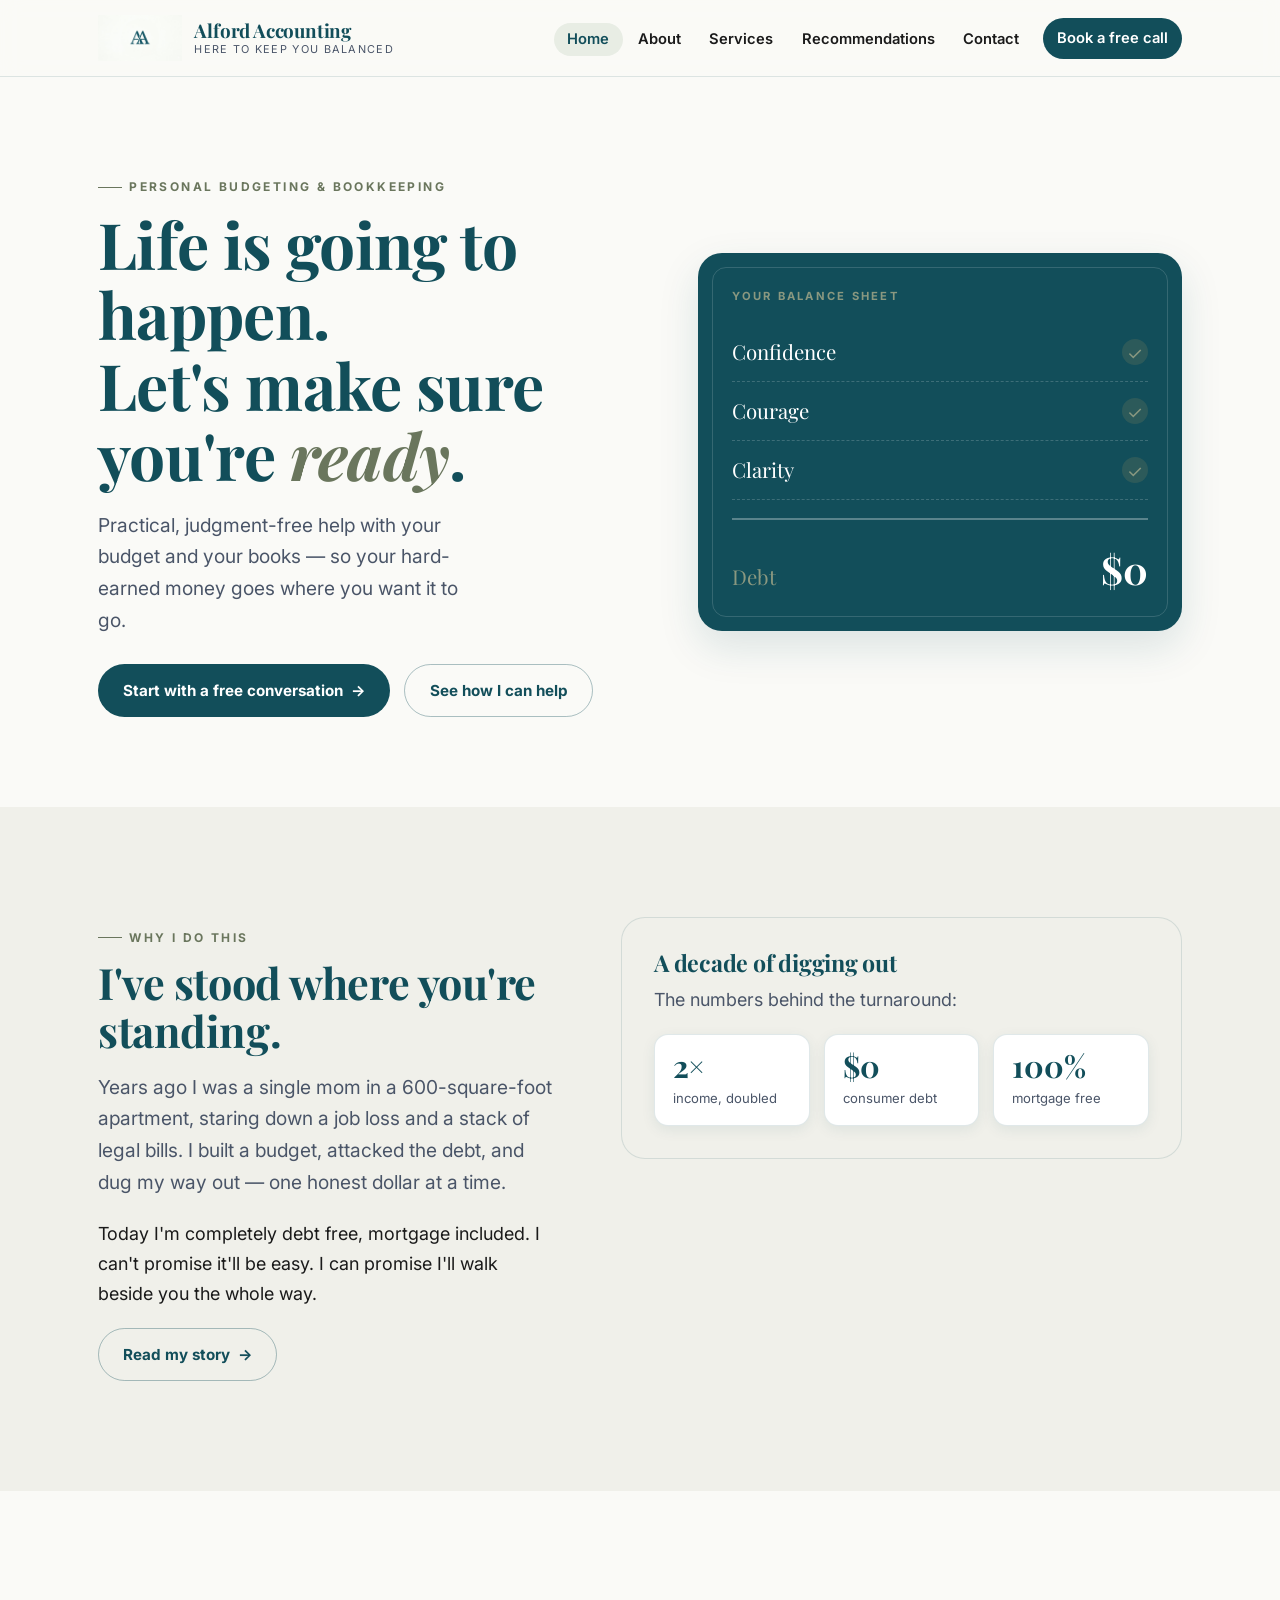
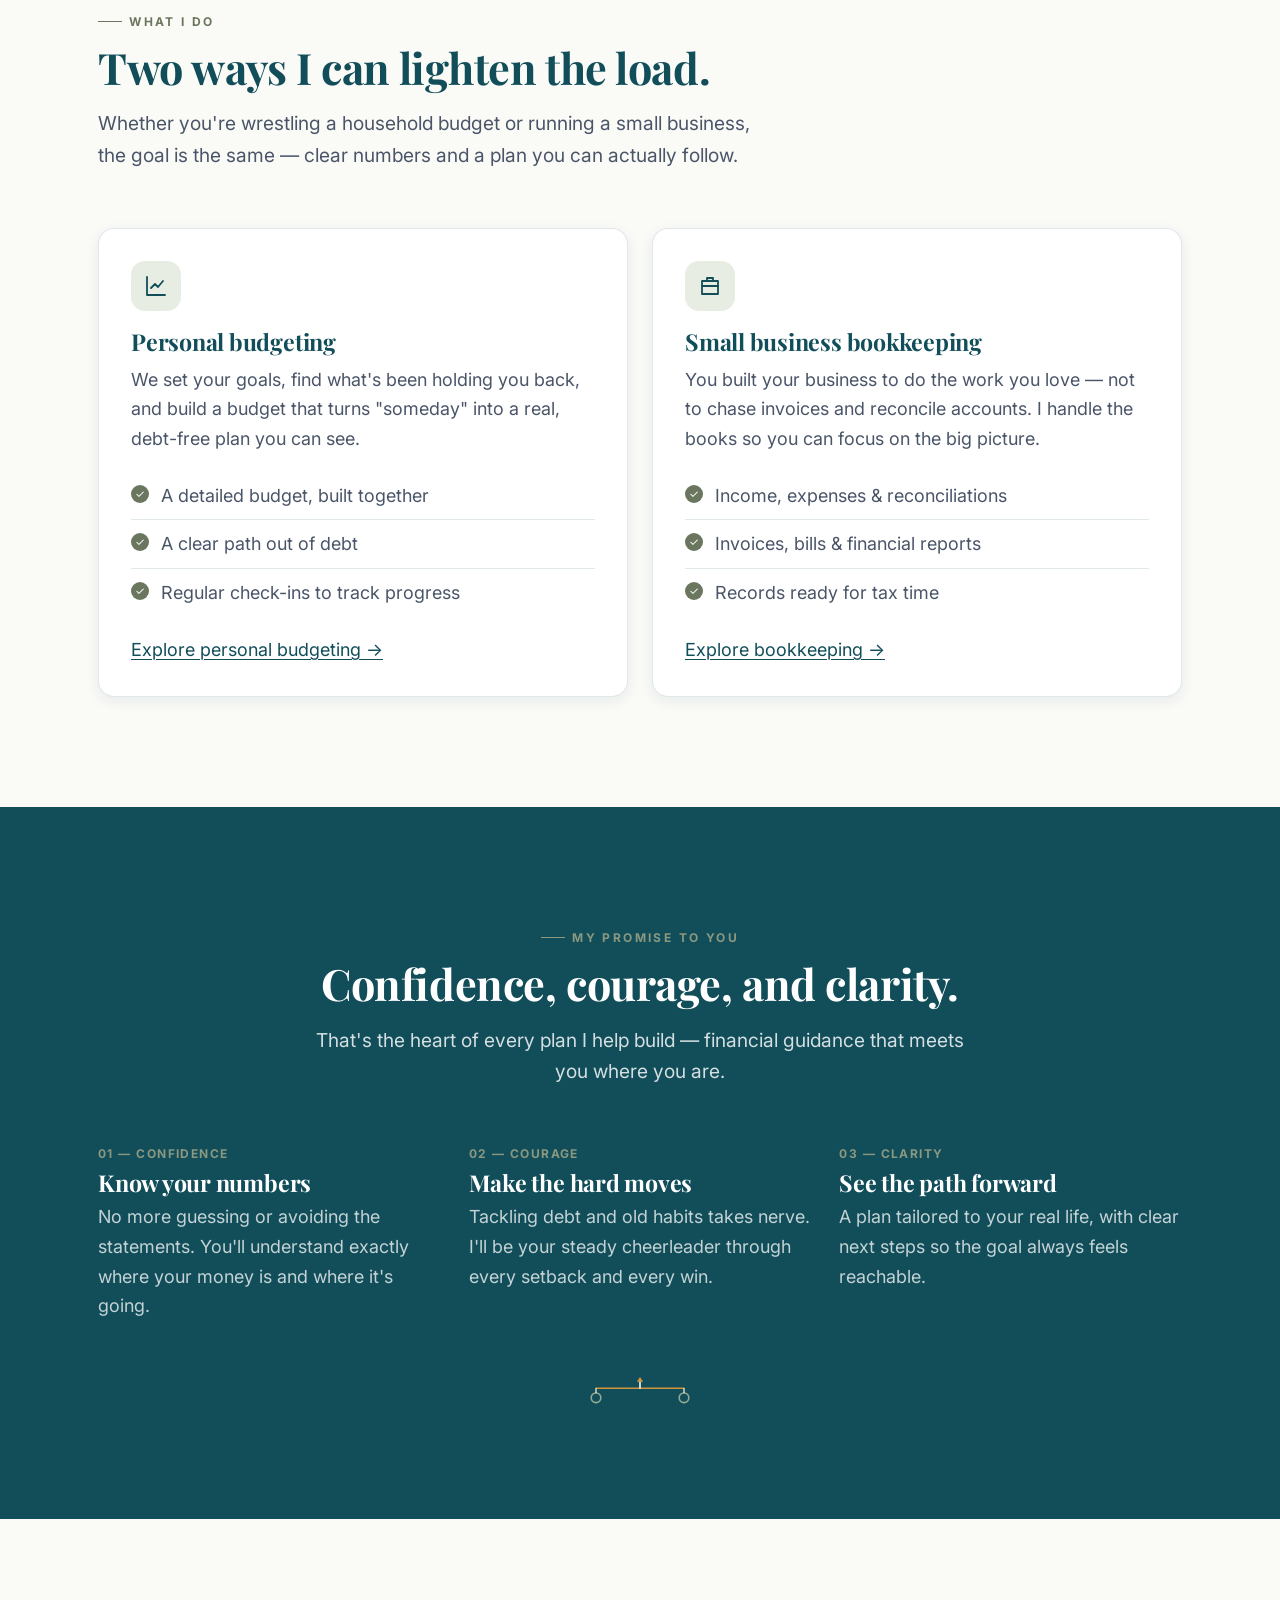
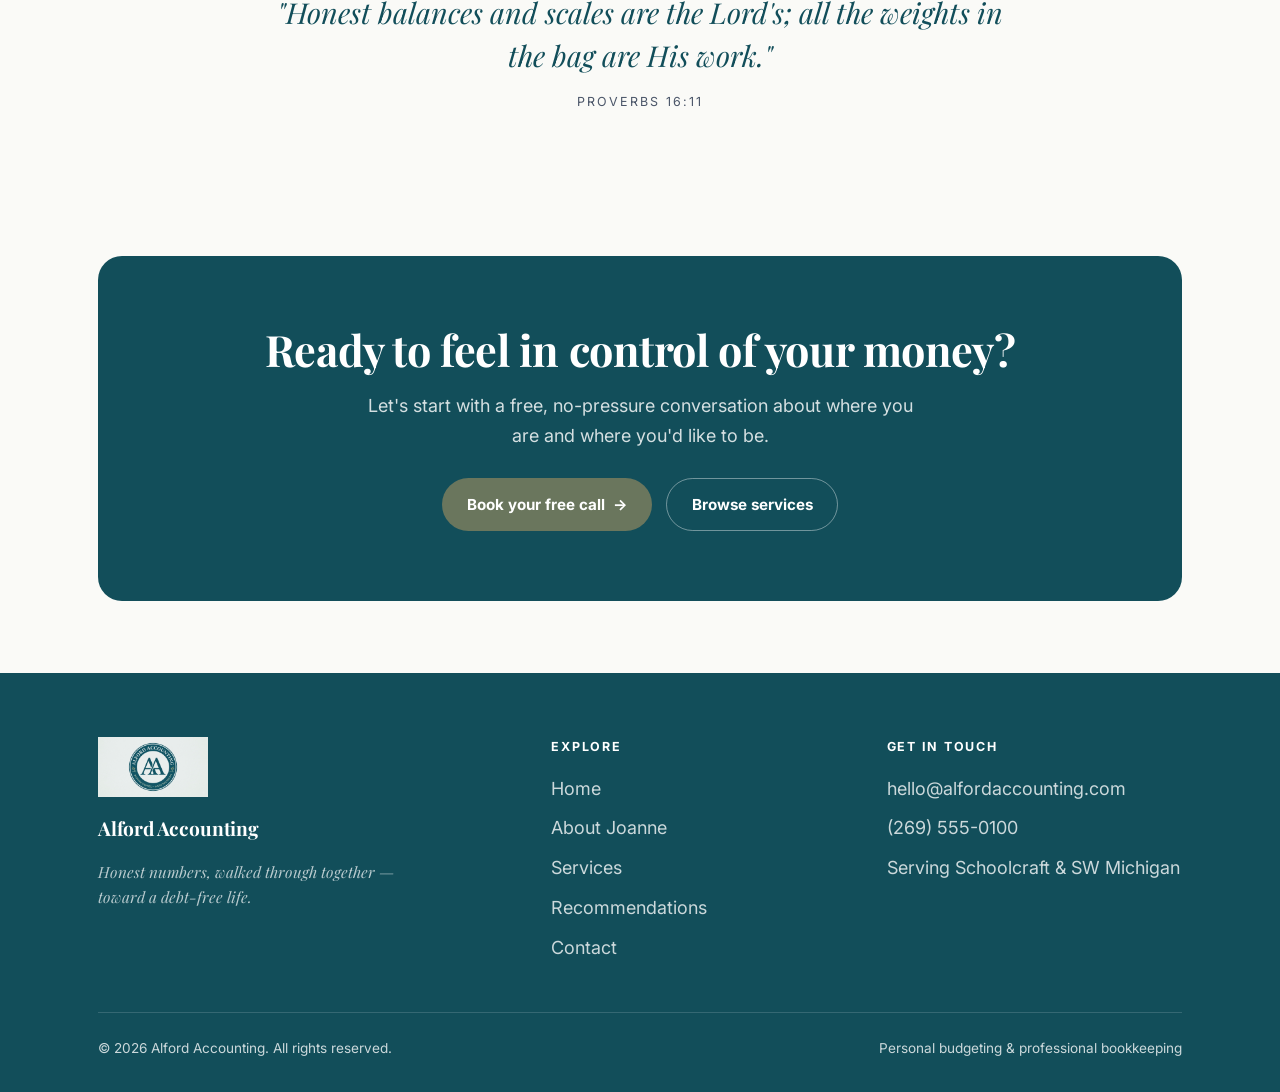
==== index.html @ 6b86c580 "Initial upload of webfiles Initial upload of the Alford Accounting website" ====
<!DOCTYPE html>
<html lang="en">
<head>
<meta charset="UTF-8">
<meta name="viewport" content="width=device-width, initial-scale=1.0">
<title>Alford Accounting — Personal Budgeting & Professional Bookkeeping</title>
<meta name="description" content="Personal budgeting and professional bookkeeping with Joanne Alford. Warm, practical guidance to help you gain confidence, courage, and clarity with your money.">
<link rel="preconnect" href="https://fonts.googleapis.com">
<link rel="preconnect" href="https://fonts.gstatic.com" crossorigin>
<link href="https://fonts.googleapis.com/css2?family=Playfair+Display:ital,wght@0,400;0,600;0,700;1,400;1,600&family=Inter:wght@400;500;600;700&display=swap" rel="stylesheet">
<link rel="stylesheet" href="styles.css">
</head>
<body>

<header class="site-header">
  <div class="wrap nav">
    <a class="brand" href="index.html" aria-label="Alford Accounting home">
      <img src="[data-uri]" alt="Alford Accounting" class="brand-logo">
      <span class="brand-text">
        <span class="brand-name">Alford Accounting</span>
        <span class="brand-tag">Here to keep you balanced</span>
      </span>
    </a>
    <button class="nav-toggle" aria-label="Open menu" aria-expanded="false"><span></span><span></span><span></span></button>
    <ul class="nav-links">
      <li><a href="index.html" aria-current="page">Home</a></li>
      <li><a href="about.html">About</a></li>
      <li><a href="services.html">Services</a></li>
      <li><a href="recommendations.html">Recommendations</a></li>
      <li><a href="contact.html">Contact</a></li>
      <li class="nav-cta"><a class="btn btn-primary" href="contact.html">Book a free call</a></li>
    </ul>
  </div>
</header>

<main>
  <!-- HERO -->
  <section class="hero">
    <div class="wrap hero-grid">
      <div class="reveal">
        <span class="eyebrow">Personal budgeting &amp; bookkeeping</span>
        <h1>Life is going to happen.<br>Let's make sure you're <span class="accent">ready</span>.</h1>
        <p class="lead">Practical, judgment-free help with your budget and your books — so your hard-earned money goes where you want it to go.</p>
        <div class="hero-actions">
          <a class="btn btn-primary" href="contact.html">Start with a free conversation <span class="arrow">→</span></a>
          <a class="btn btn-ghost" href="services.html">See how I can help</a>
        </div>
      </div>
      <div class="reveal" aria-hidden="false">
        <div class="balance-card">
          <div class="bc-title">Your balance sheet</div>
          <div class="bc-row">
            <span class="bc-label">Confidence</span>
            <span class="bc-check">✓</span>
          </div>
          <div class="bc-row">
            <span class="bc-label">Courage</span>
            <span class="bc-check">✓</span>
          </div>
          <div class="bc-row">
            <span class="bc-label">Clarity</span>
            <span class="bc-check">✓</span>
          </div>
          <div class="bc-total">
            <span class="bc-label">Debt</span>
            <span class="bc-amt">$0</span>
          </div>
        </div>
      </div>
    </div>
  </section>

  <!-- STORY TEASER -->
  <section class="cream2-bg">
    <div class="wrap split">
      <div class="reveal">
        <span class="eyebrow">Why I do this</span>
        <h2>I've stood where you're standing.</h2>
        <p class="lead">Years ago I was a single mom in a 600-square-foot apartment, staring down a job loss and a stack of legal bills. I built a budget, attacked the debt, and dug my way out — one honest dollar at a time.</p>
        <p>Today I'm completely debt free, mortgage included. I can't promise it'll be easy. I can promise I'll walk beside you the whole way.</p>
        <a class="btn btn-ghost" href="about.html">Read my story <span class="arrow">→</span></a>
      </div>
      <div class="reveal">
        <div class="story-frame">
          <h3 style="margin-top:0">A decade of digging out</h3>
          <p style="color:var(--ink-soft)">The numbers behind the turnaround:</p>
          <div class="stat-row">
            <div class="stat"><div class="n">2×</div><div class="l">income, doubled</div></div>
            <div class="stat"><div class="n">$0</div><div class="l">consumer debt</div></div>
            <div class="stat"><div class="n">100%</div><div class="l">mortgage free</div></div>
          </div>
        </div>
      </div>
    </div>
  </section>

  <!-- SERVICES OVERVIEW -->
  <section>
    <div class="wrap">
      <div class="section-head reveal">
        <span class="eyebrow">What I do</span>
        <h2>Two ways I can lighten the load.</h2>
        <p class="lead">Whether you're wrestling a household budget or running a small business, the goal is the same — clear numbers and a plan you can actually follow.</p>
      </div>
      <div class="grid-2">
        <div class="card reveal">
          <div class="icon" aria-hidden="true">
            <svg width="24" height="24" viewBox="0 0 24 24" fill="none" stroke="currentColor" stroke-width="1.8" stroke-linecap="round" stroke-linejoin="round"><path d="M3 3v18h18"/><path d="M7 14l4-4 3 3 5-6"/></svg>
          </div>
          <h3>Personal budgeting</h3>
          <p>We set your goals, find what's been holding you back, and build a budget that turns "someday" into a real, debt-free plan you can see.</p>
          <ul class="service-list">
            <li><span class="tick">✓</span> A detailed budget, built together</li>
            <li><span class="tick">✓</span> A clear path out of debt</li>
            <li><span class="tick">✓</span> Regular check-ins to track progress</li>
          </ul>
          <p style="margin-top:18px"><a href="services.html">Explore personal budgeting →</a></p>
        </div>
        <div class="card reveal">
          <div class="icon" aria-hidden="true">
            <svg width="24" height="24" viewBox="0 0 24 24" fill="none" stroke="currentColor" stroke-width="1.8" stroke-linecap="round" stroke-linejoin="round"><path d="M4 7h16v13H4z"/><path d="M9 7V4h6v3"/><path d="M4 12h16"/></svg>
          </div>
          <h3>Small business bookkeeping</h3>
          <p>You built your business to do the work you love — not to chase invoices and reconcile accounts. I handle the books so you can focus on the big picture.</p>
          <ul class="service-list">
            <li><span class="tick">✓</span> Income, expenses &amp; reconciliations</li>
            <li><span class="tick">✓</span> Invoices, bills &amp; financial reports</li>
            <li><span class="tick">✓</span> Records ready for tax time</li>
          </ul>
          <p style="margin-top:18px"><a href="services.html">Explore bookkeeping →</a></p>
        </div>
      </div>
    </div>
  </section>

  <!-- VALUES: three C's -->
  <section class="teal-bg">
    <div class="wrap">
      <div class="section-head center reveal">
        <span class="eyebrow">My promise to you</span>
        <h2>Confidence, courage, and clarity.</h2>
        <p class="lead">That's the heart of every plan I help build — financial guidance that meets you where you are.</p>
      </div>
      <div class="values">
        <div class="value reveal">
          <span class="num">01 — Confidence</span>
          <h3>Know your numbers</h3>
          <p>No more guessing or avoiding the statements. You'll understand exactly where your money is and where it's going.</p>
        </div>
        <div class="value reveal">
          <span class="num">02 — Courage</span>
          <h3>Make the hard moves</h3>
          <p>Tackling debt and old habits takes nerve. I'll be your steady cheerleader through every setback and every win.</p>
        </div>
        <div class="value reveal">
          <span class="num">03 — Clarity</span>
          <h3>See the path forward</h3>
          <p>A plan tailored to your real life, with clear next steps so the goal always feels reachable.</p>
        </div>
      </div>
      <div class="beam" aria-hidden="true" style="margin-top:48px">
        <svg viewBox="0 0 150 40" fill="none"><line x1="20" y1="14" x2="130" y2="14" stroke="#D2943B" stroke-width="2" stroke-linecap="round"/><path d="M75 4v10" stroke="#FBF6EE" stroke-width="2" stroke-linecap="round"/><path d="M75 0l4 6h-8l4-6z" fill="#D2943B"/><circle cx="20" cy="26" r="6" stroke="#95AC92" stroke-width="2"/><circle cx="130" cy="26" r="6" stroke="#95AC92" stroke-width="2"/><path d="M20 14l0 6M130 14l0 6" stroke="#FBF6EE" stroke-width="1.5"/></svg>
      </div>
    </div>
  </section>

  <!-- VERSE -->
  <section class="section-tight">
    <div class="wrap">
      <p class="verse reveal">
        "Honest balances and scales are the Lord's; all the weights in the bag are His work."
        <cite>Proverbs 16:11</cite>
      </p>
    </div>
  </section>

  <!-- CTA -->
  <section class="section-tight">
    <div class="wrap">
      <div class="cta-band reveal">
        <h2>Ready to feel in control of your money?</h2>
        <p>Let's start with a free, no-pressure conversation about where you are and where you'd like to be.</p>
        <div class="hero-actions">
          <a class="btn btn-olive" href="contact.html">Book your free call <span class="arrow">→</span></a>
          <a class="btn btn-ghost" style="color:var(--white);border-color:rgba(255,255,255,0.4)" href="services.html">Browse services</a>
        </div>
      </div>
    </div>
  </section>
</main>

<footer class="site-footer">
  <div class="wrap">
    <div class="footer-grid">
      <div>
        <img src="[data-uri]" alt="Alford Accounting seal" class="footer-seal"><span class="brand-name" style="color:var(--white);font-size:1.2rem;font-family:'Playfair Display',serif;display:block;margin-top:8px">Alford Accounting</span>
        <p class="footer-verse" style="margin-top:14px">Honest numbers, walked through together — toward a debt-free life.</p>
      </div>
      <div>
        <h4>Explore</h4>
        <ul class="footer-links">
          <li><a href="index.html">Home</a></li>
          <li><a href="about.html">About Joanne</a></li>
          <li><a href="services.html">Services</a></li>
          <li><a href="recommendations.html">Recommendations</a></li>
          <li><a href="contact.html">Contact</a></li>
        </ul>
      </div>
      <div>
        <h4>Get in touch</h4>
        <ul class="footer-links">
          <li><a href="mailto:hello@alfordaccounting.com">hello@alfordaccounting.com</a></li>
          <li><a href="tel:+12695550100">(269) 555-0100</a></li>
          <li>Serving Schoolcraft &amp; SW Michigan</li>
        </ul>
      </div>
    </div>
    <div class="footer-bottom">
      <span>© <span id="year"></span> Alford Accounting. All rights reserved.</span>
      <span>Personal budgeting &amp; professional bookkeeping</span>
    </div>
  </div>
</footer>

<script src="app.js"></script>
<script>document.getElementById("year").textContent = new Date().getFullYear();</script>
</body>
</html>
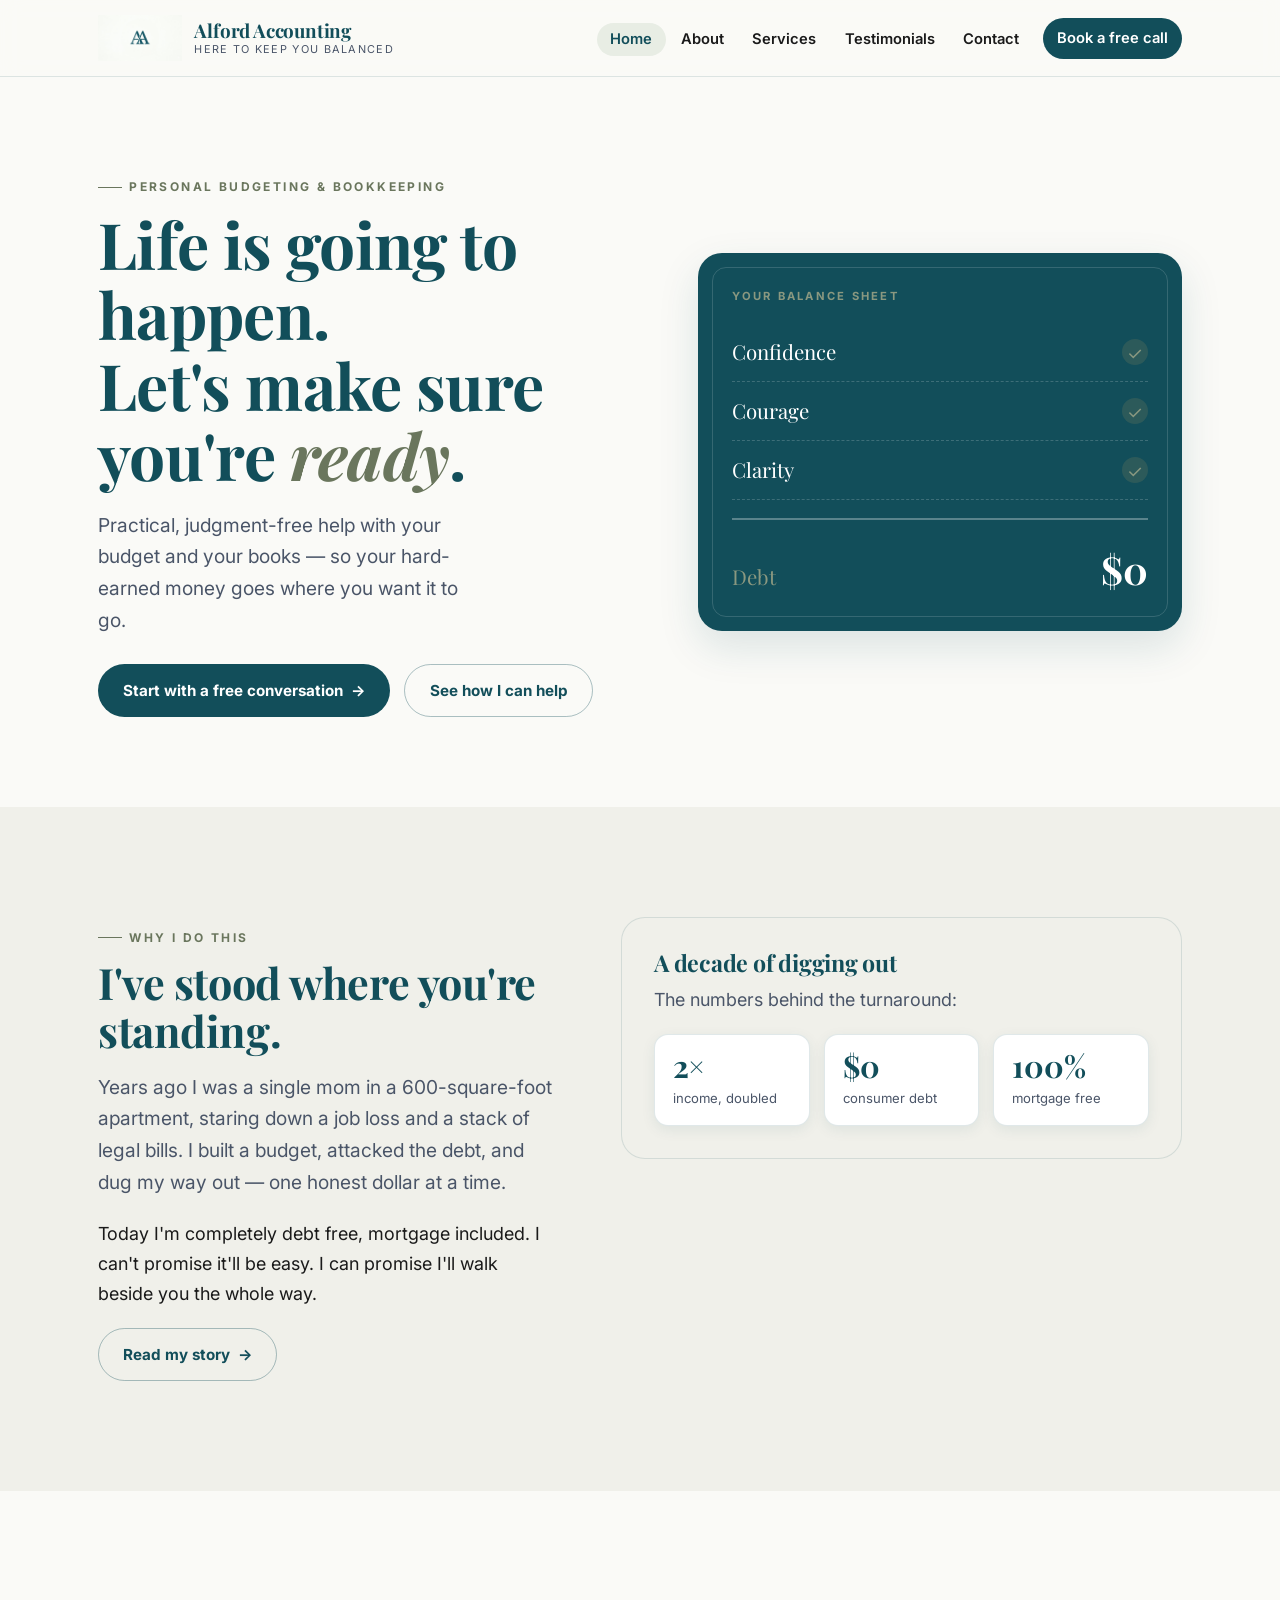
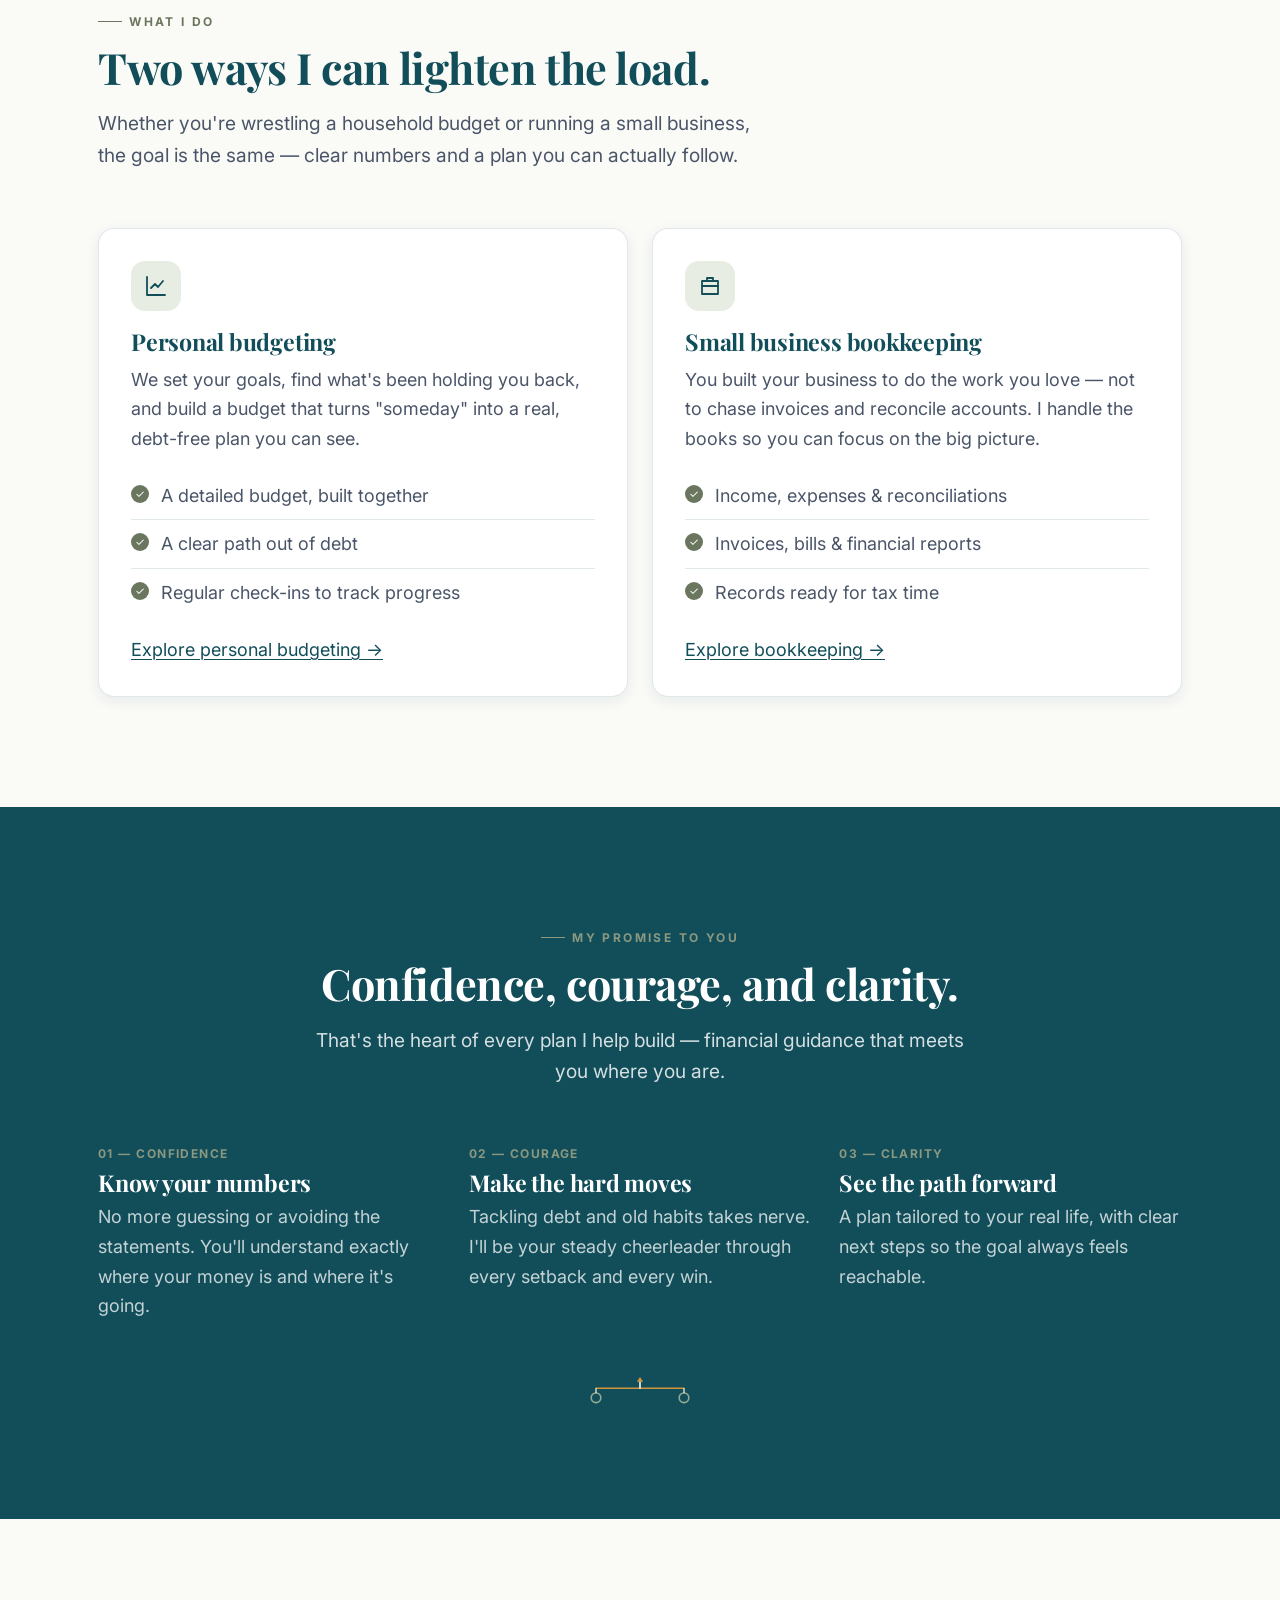
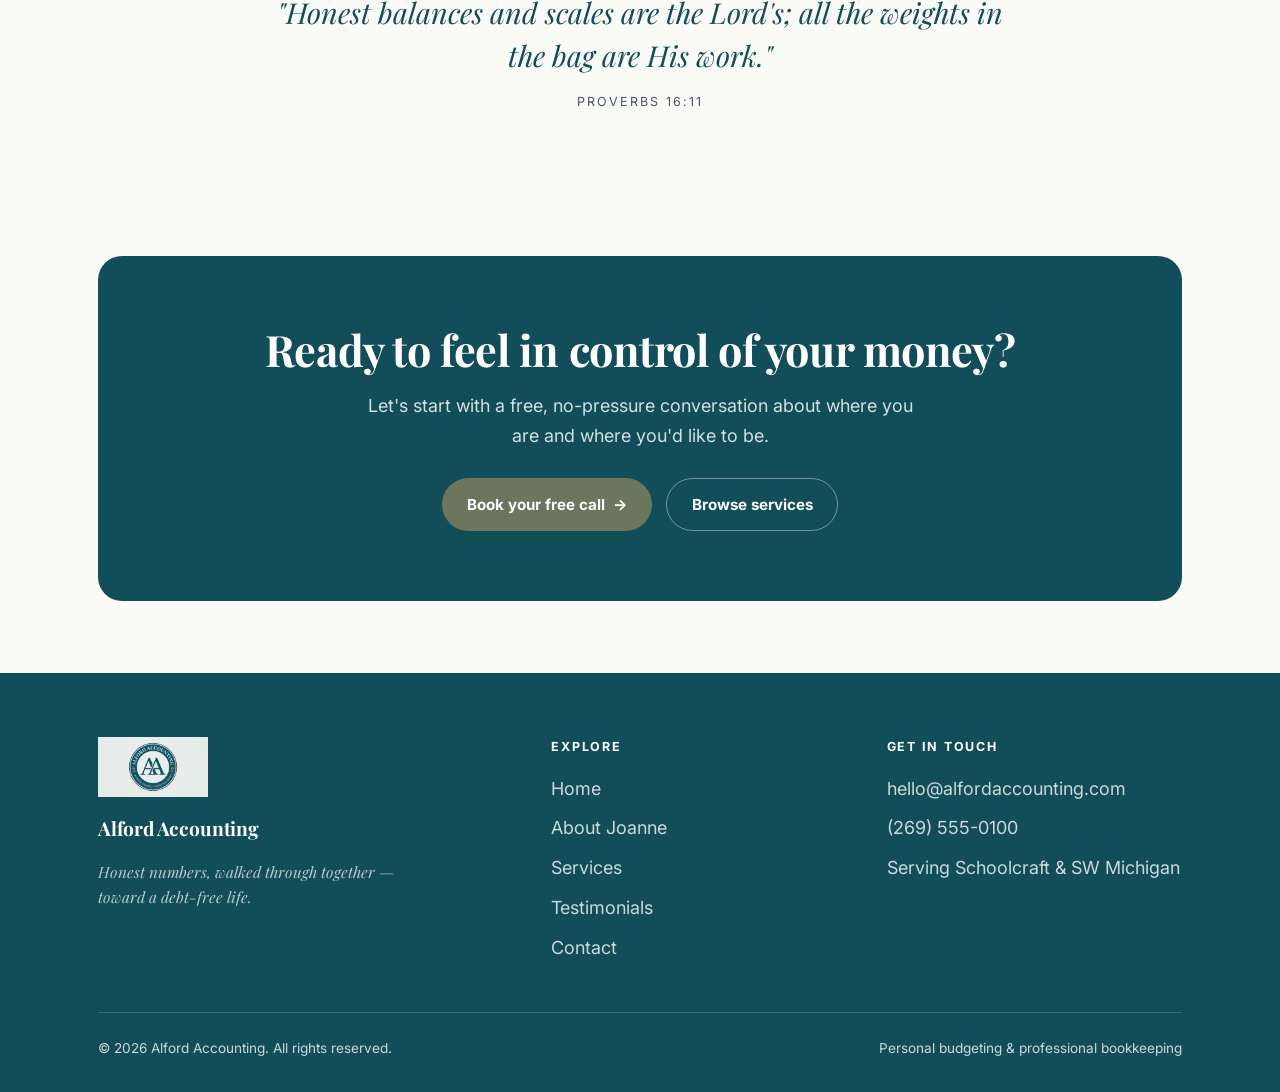
==== commit c60a6298: "Testimonials page Renamed Recommendations page to Testimonials" ====
--- a/index.html
+++ b/index.html
@@ -26,7 +26,7 @@
       <li><a href="index.html" aria-current="page">Home</a></li>
       <li><a href="about.html">About</a></li>
       <li><a href="services.html">Services</a></li>
-      <li><a href="recommendations.html">Recommendations</a></li>
+      <li><a href="testimonials.html">Testimonials</a></li>
       <li><a href="contact.html">Contact</a></li>
       <li class="nav-cta"><a class="btn btn-primary" href="contact.html">Book a free call</a></li>
     </ul>
@@ -202,7 +202,7 @@
           <li><a href="index.html">Home</a></li>
           <li><a href="about.html">About Joanne</a></li>
           <li><a href="services.html">Services</a></li>
-          <li><a href="recommendations.html">Recommendations</a></li>
+          <li><a href="testimonials.html">Testimonials</a></li>
           <li><a href="contact.html">Contact</a></li>
         </ul>
       </div>
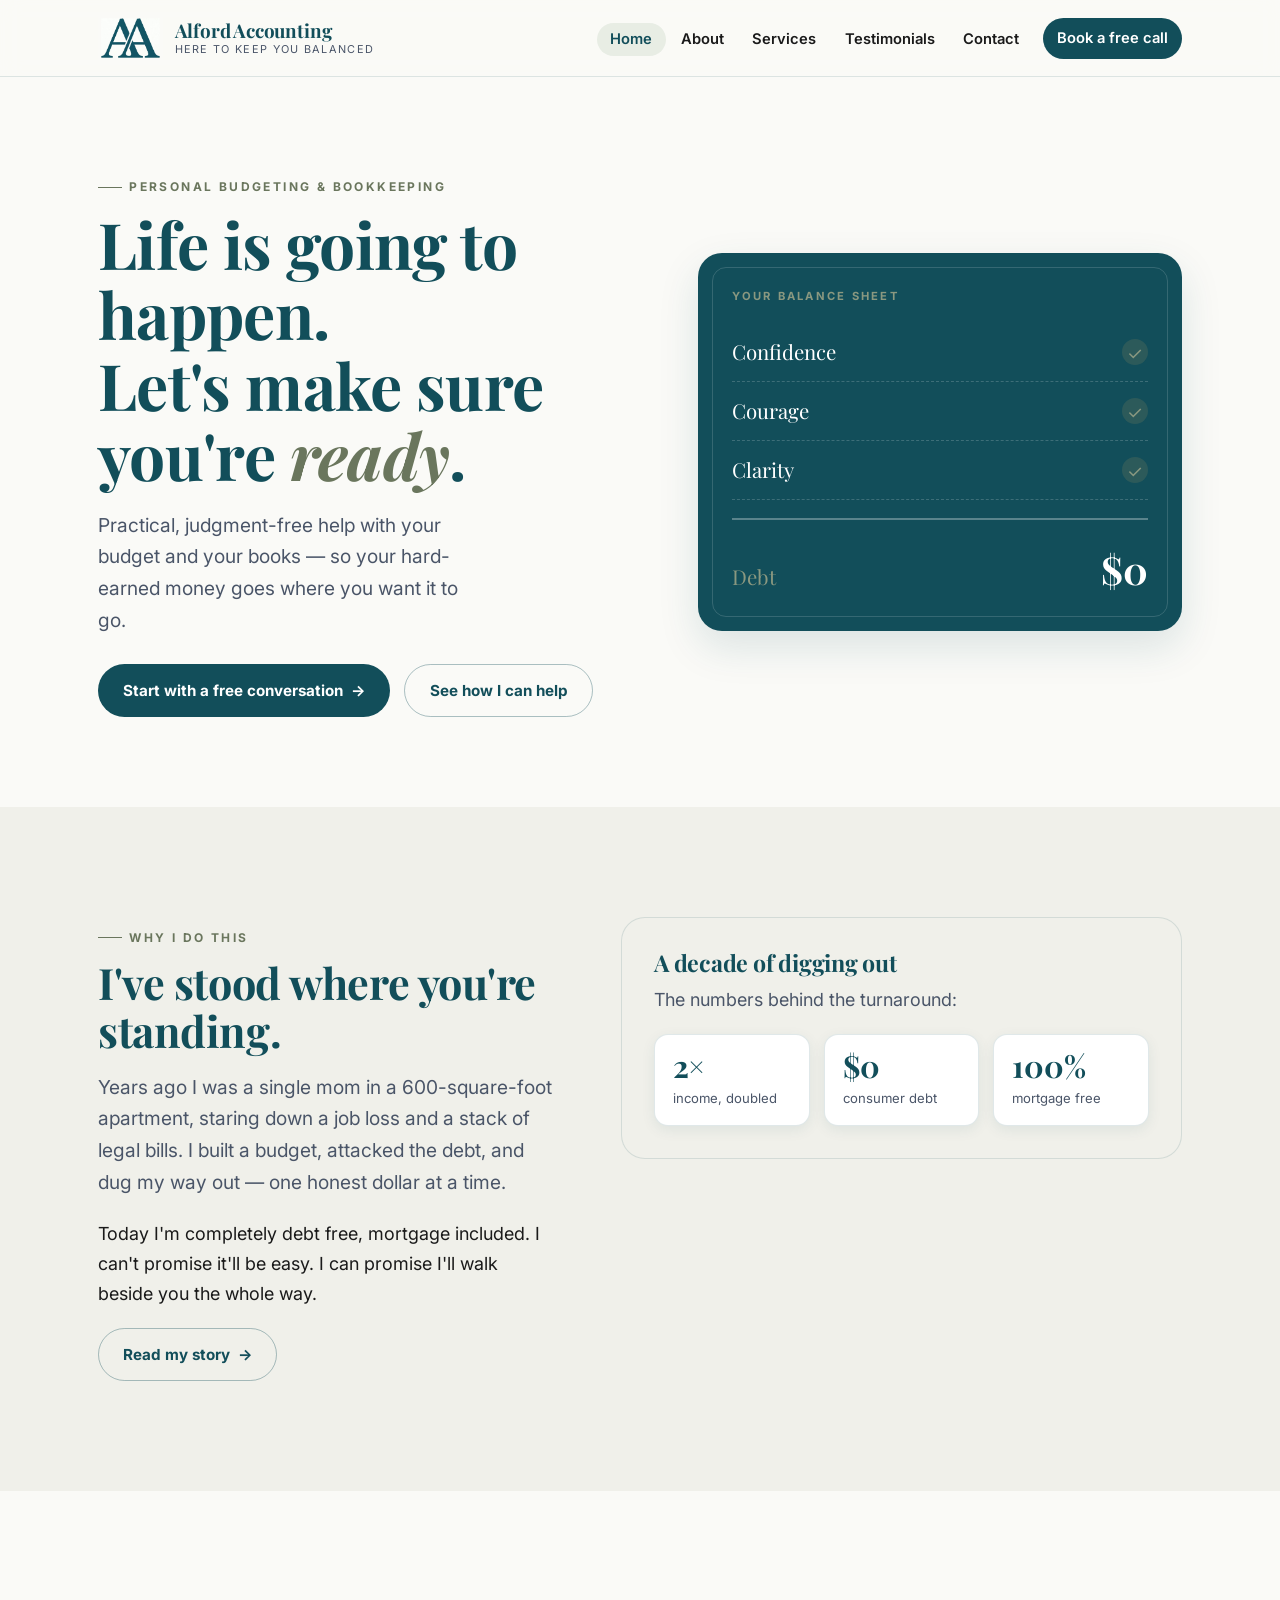
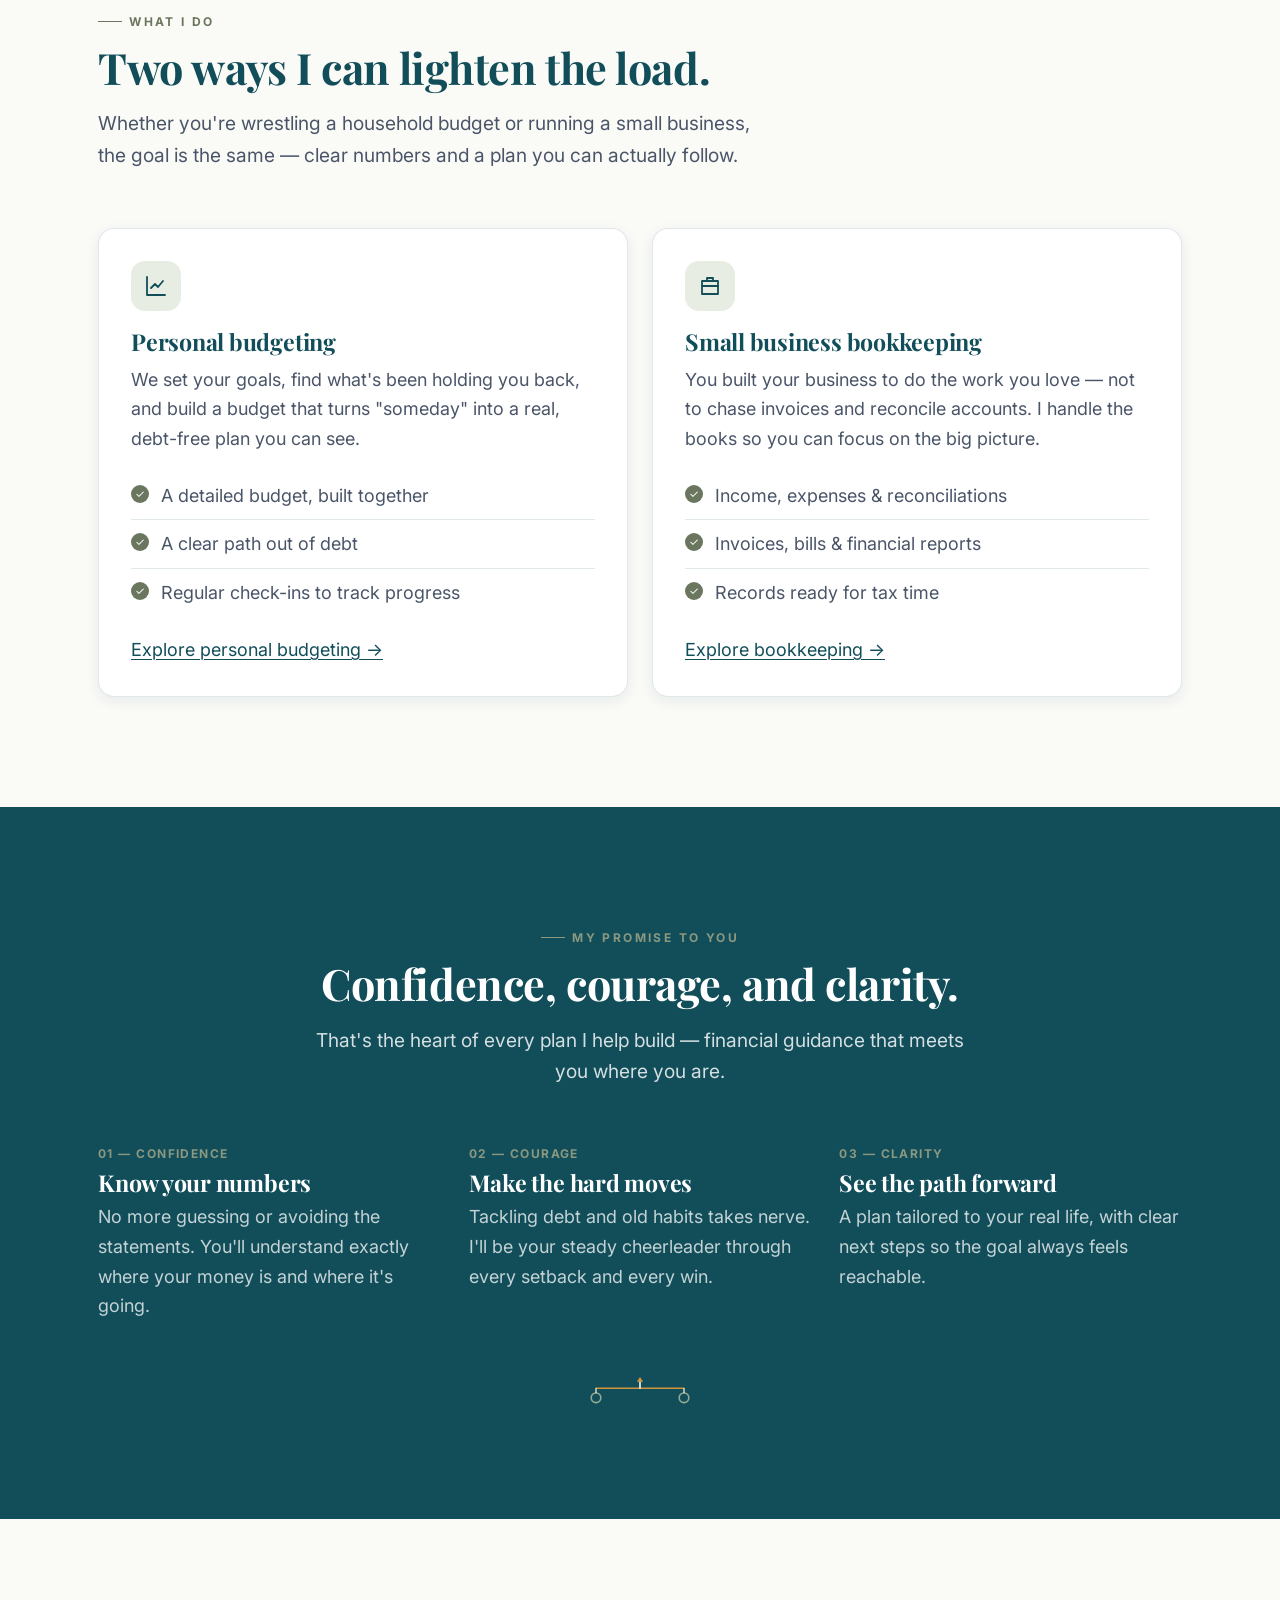
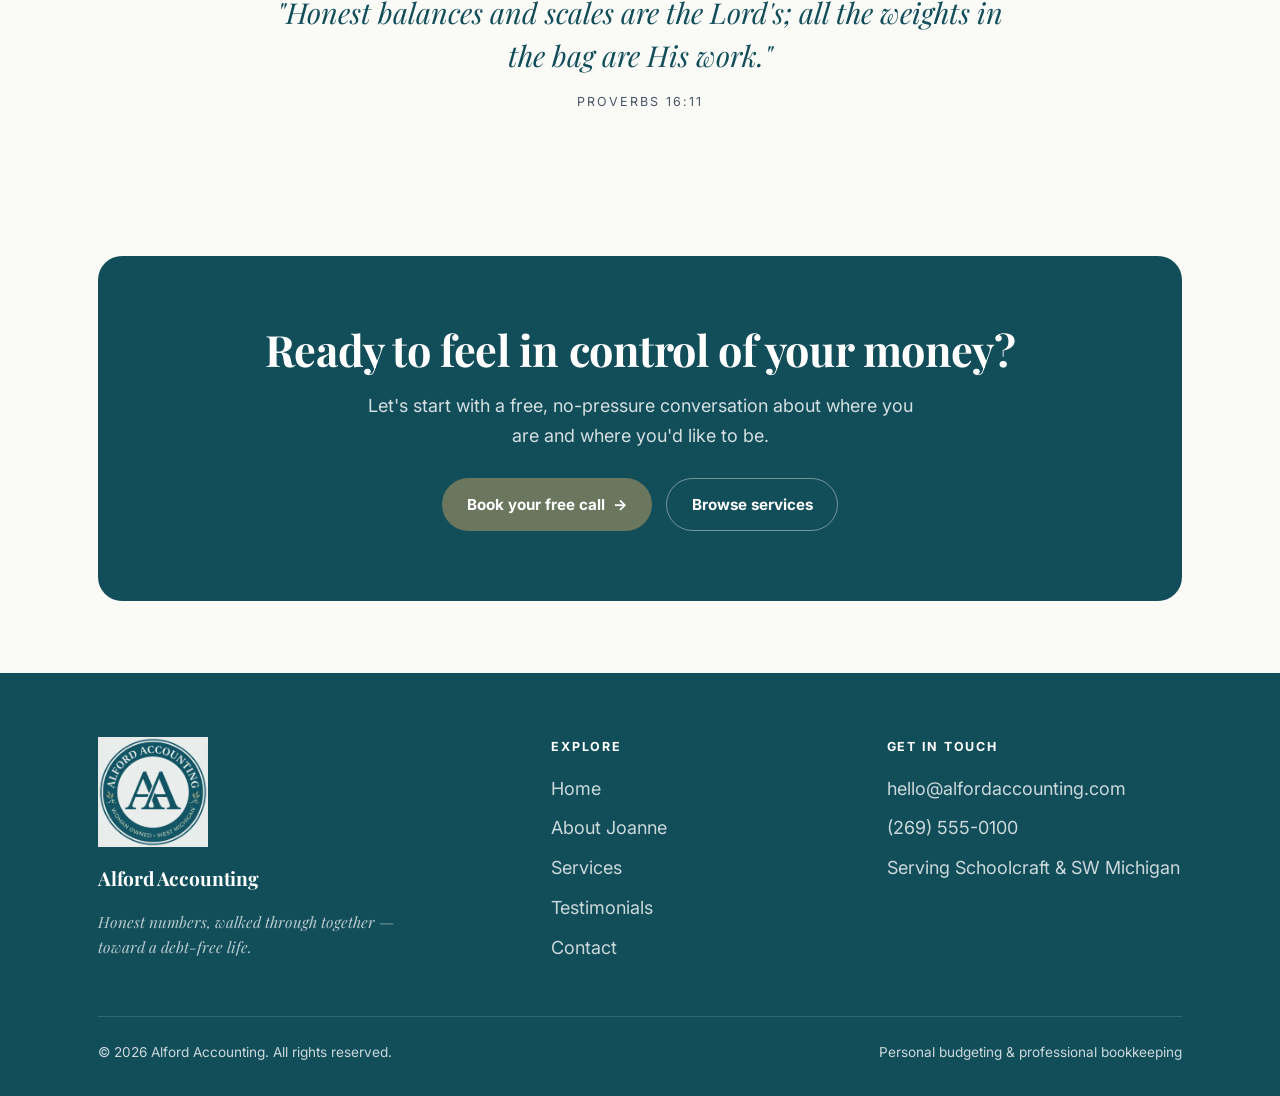
==== commit 7ad855b7: "Changed images and updated readme Changed from base64 images to image files under the /image folder." ====
--- a/index.html
+++ b/index.html
@@ -15,7 +15,7 @@
 <header class="site-header">
   <div class="wrap nav">
     <a class="brand" href="index.html" aria-label="Alford Accounting home">
-      <img src="[data-uri]" alt="Alford Accounting" class="brand-logo">
+      <img src="images/logo-mark.png" alt="Alford Accounting" class="brand-logo">
       <span class="brand-text">
         <span class="brand-name">Alford Accounting</span>
         <span class="brand-tag">Here to keep you balanced</span>
@@ -193,7 +193,7 @@
   <div class="wrap">
     <div class="footer-grid">
       <div>
-        <img src="[data-uri]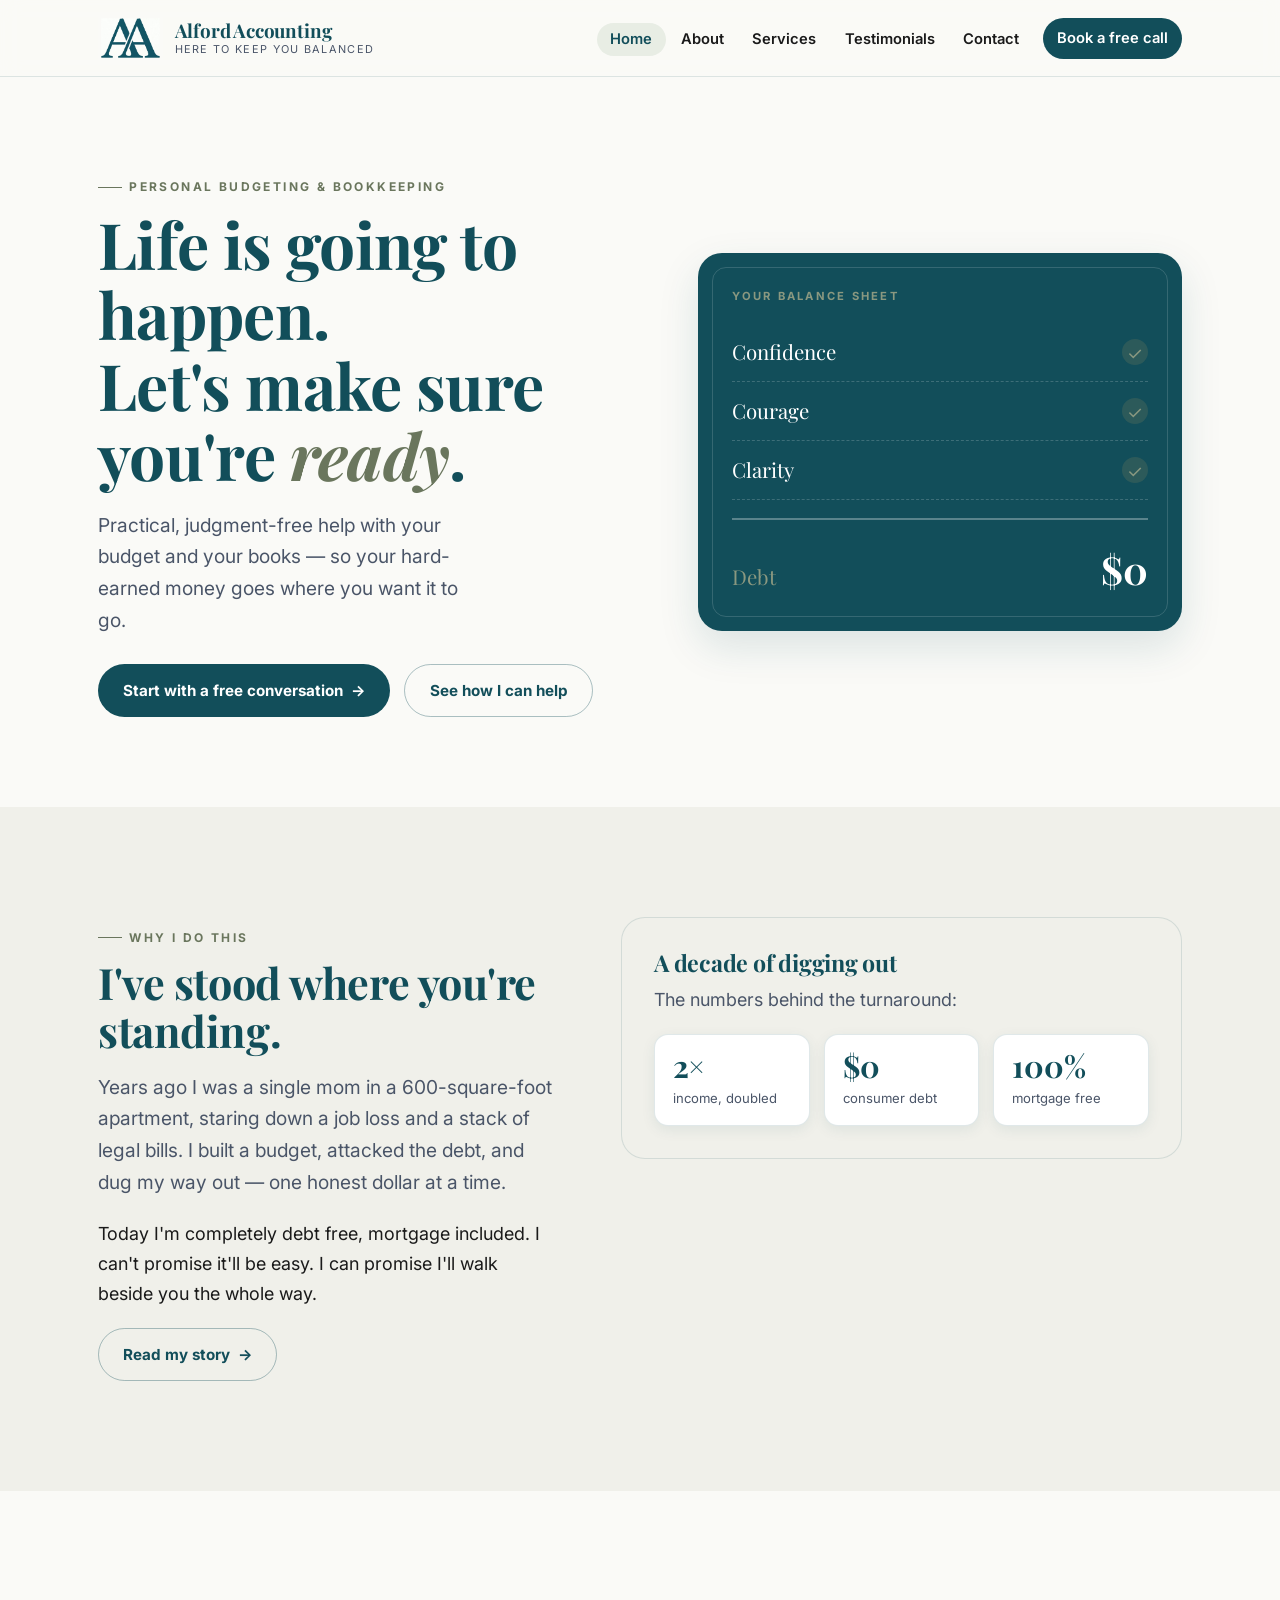
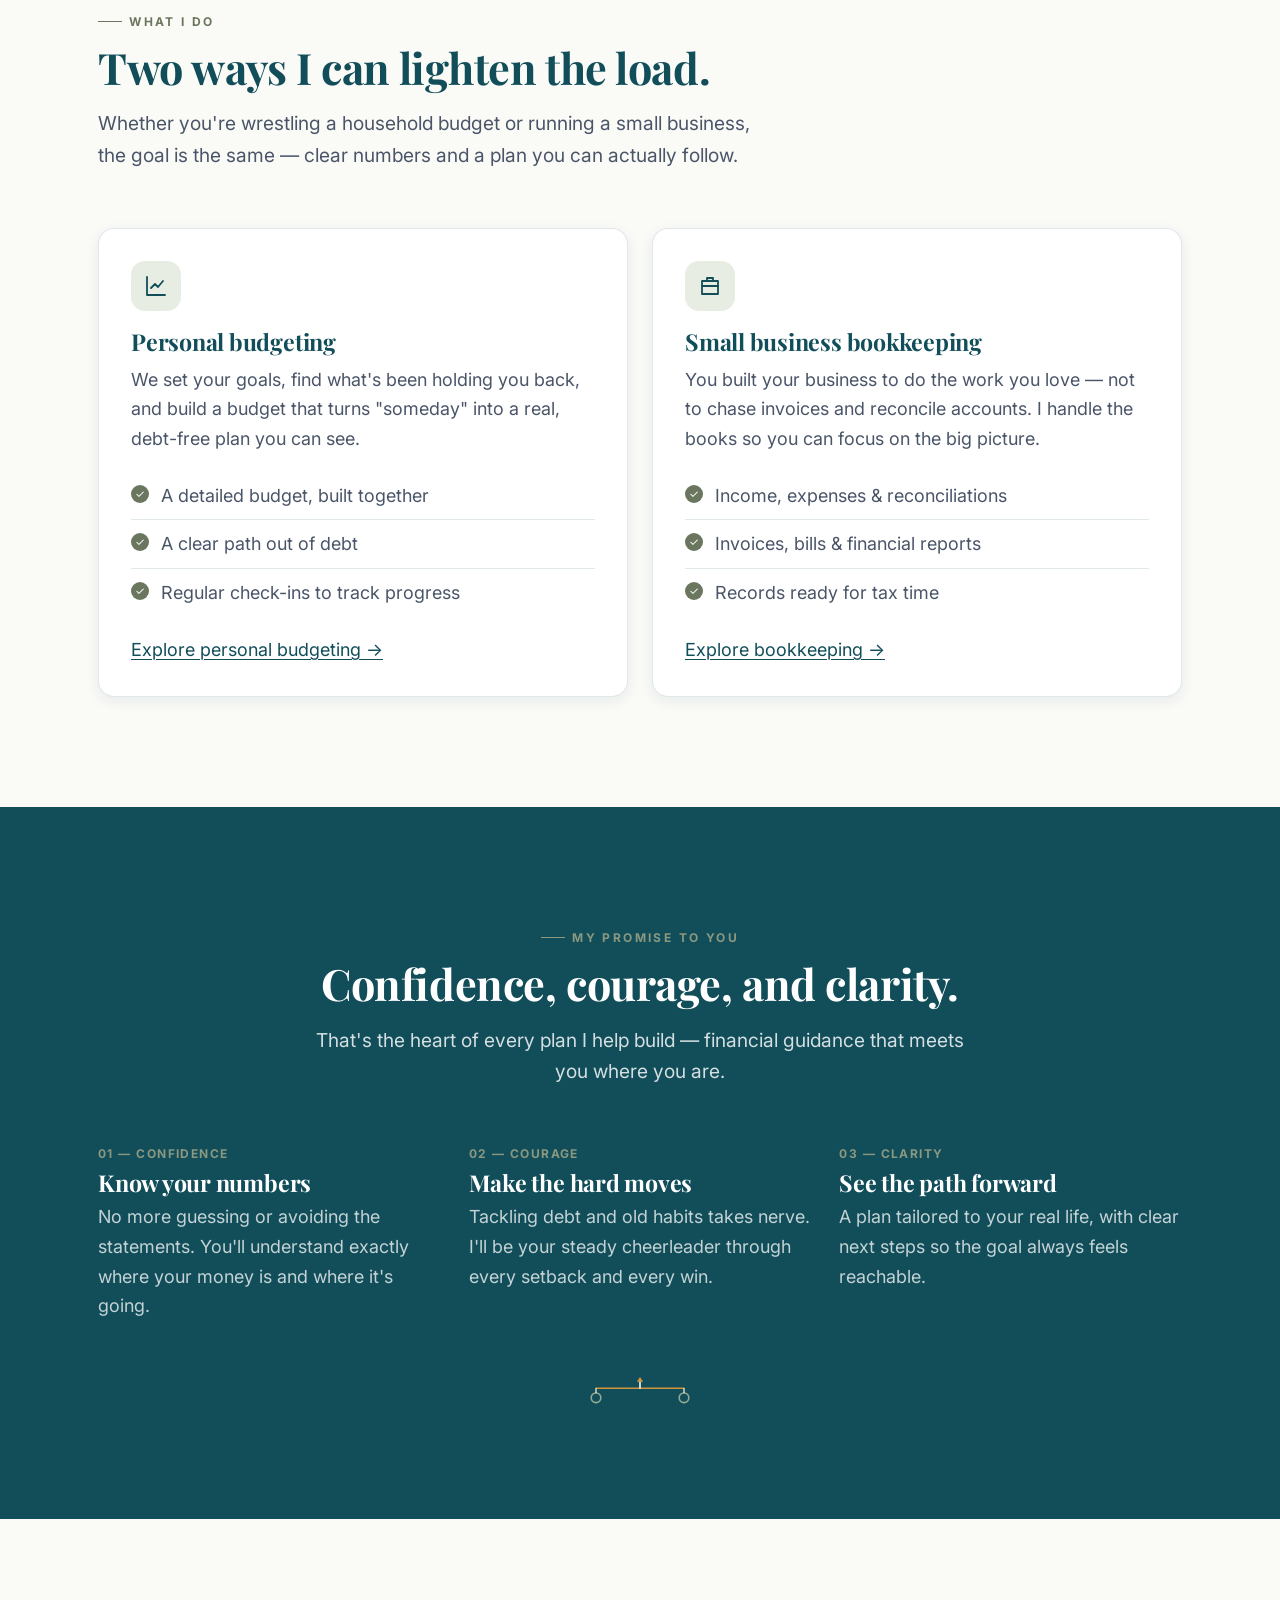
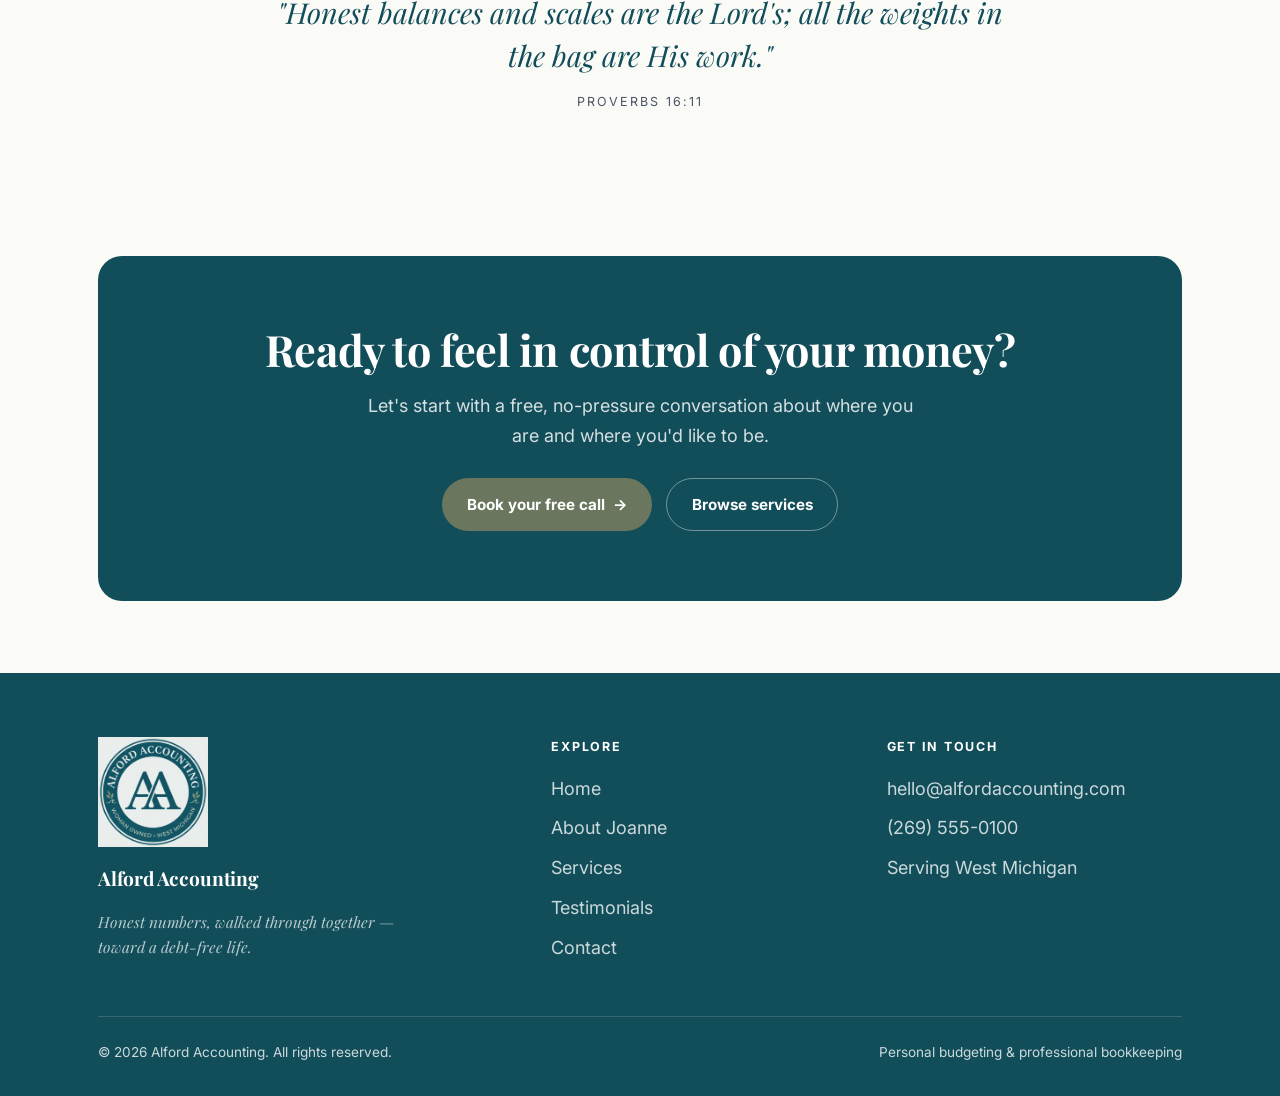
==== commit e99b80b4: "Updates Updated to servicing West Michigan and basic edits to webpages" ====
--- a/index.html
+++ b/index.html
@@ -211,7 +211,7 @@
         <ul class="footer-links">
           <li><a href="mailto:hello@alfordaccounting.com">hello@alfordaccounting.com</a></li>
           <li><a href="tel:+12695550100">(269) 555-0100</a></li>
-          <li>Serving Schoolcraft &amp; SW Michigan</li>
+          <li>Serving West Michigan</li>
         </ul>
       </div>
     </div>
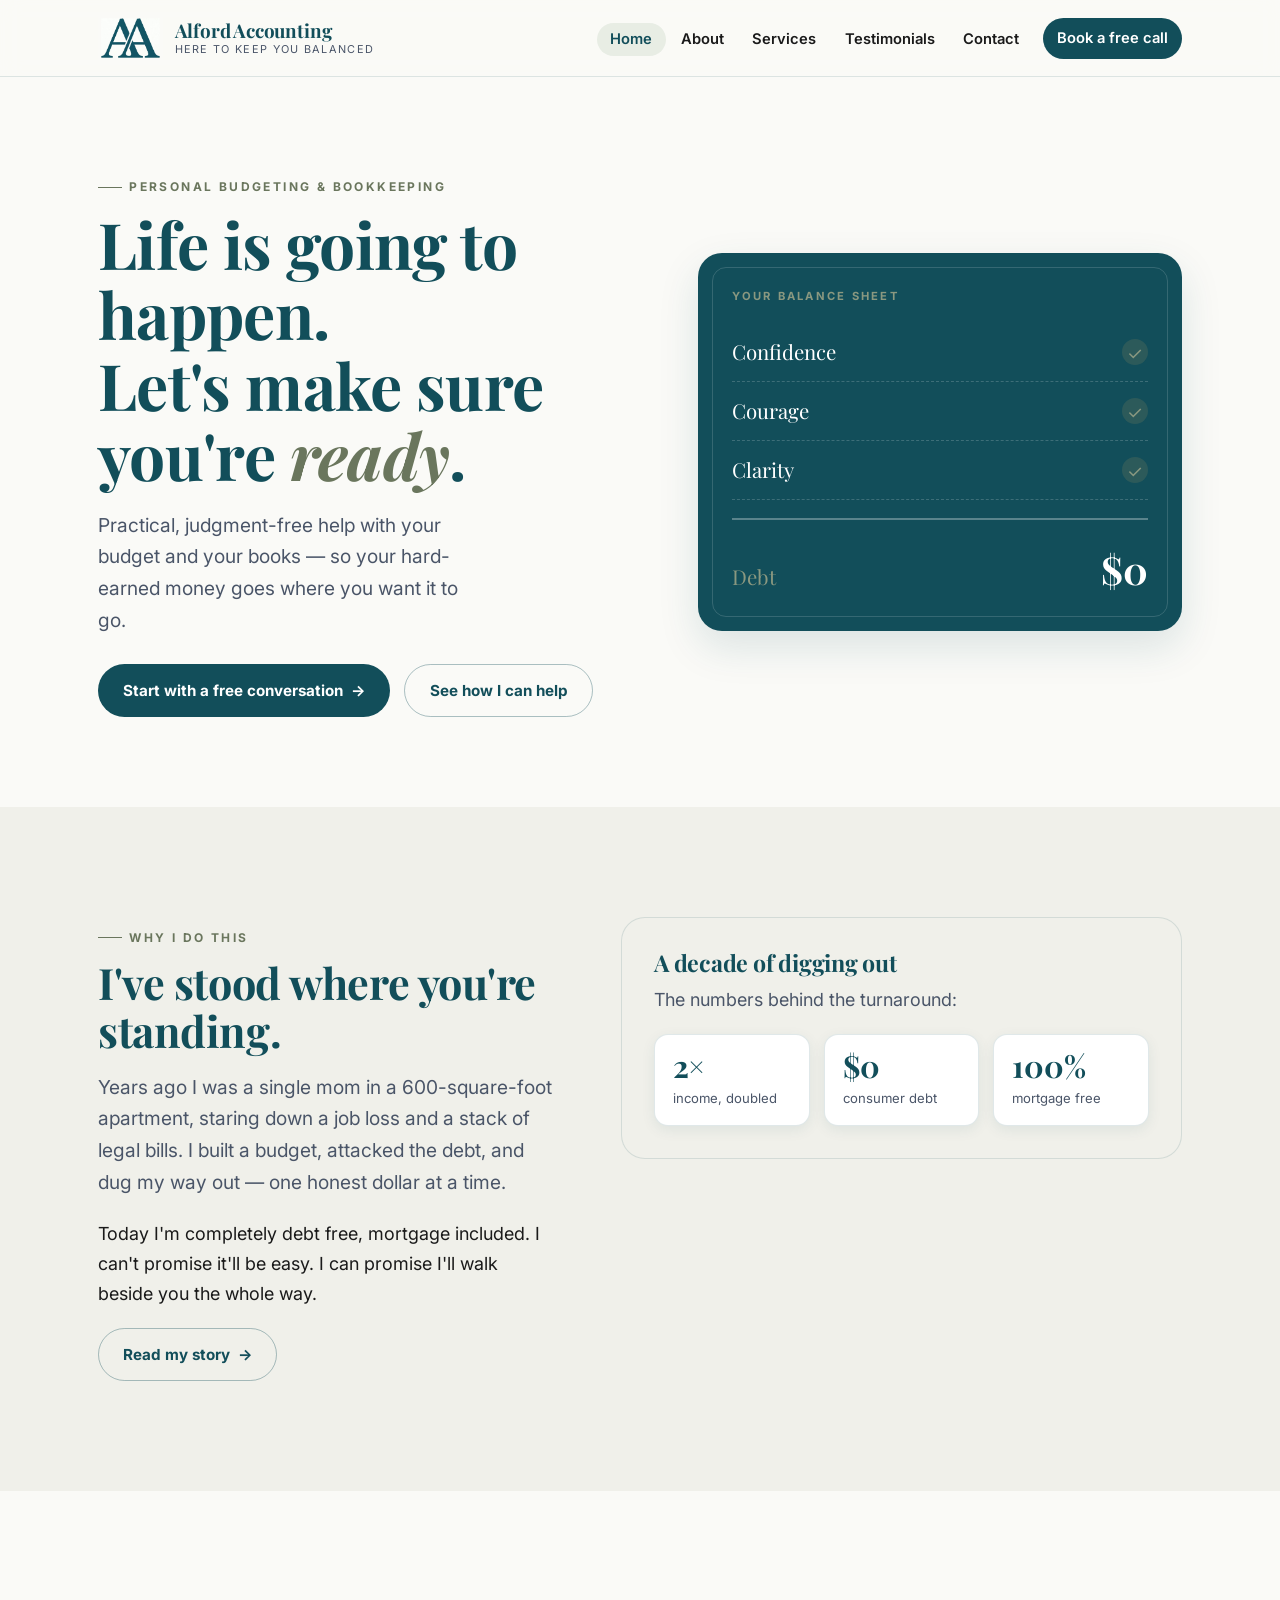
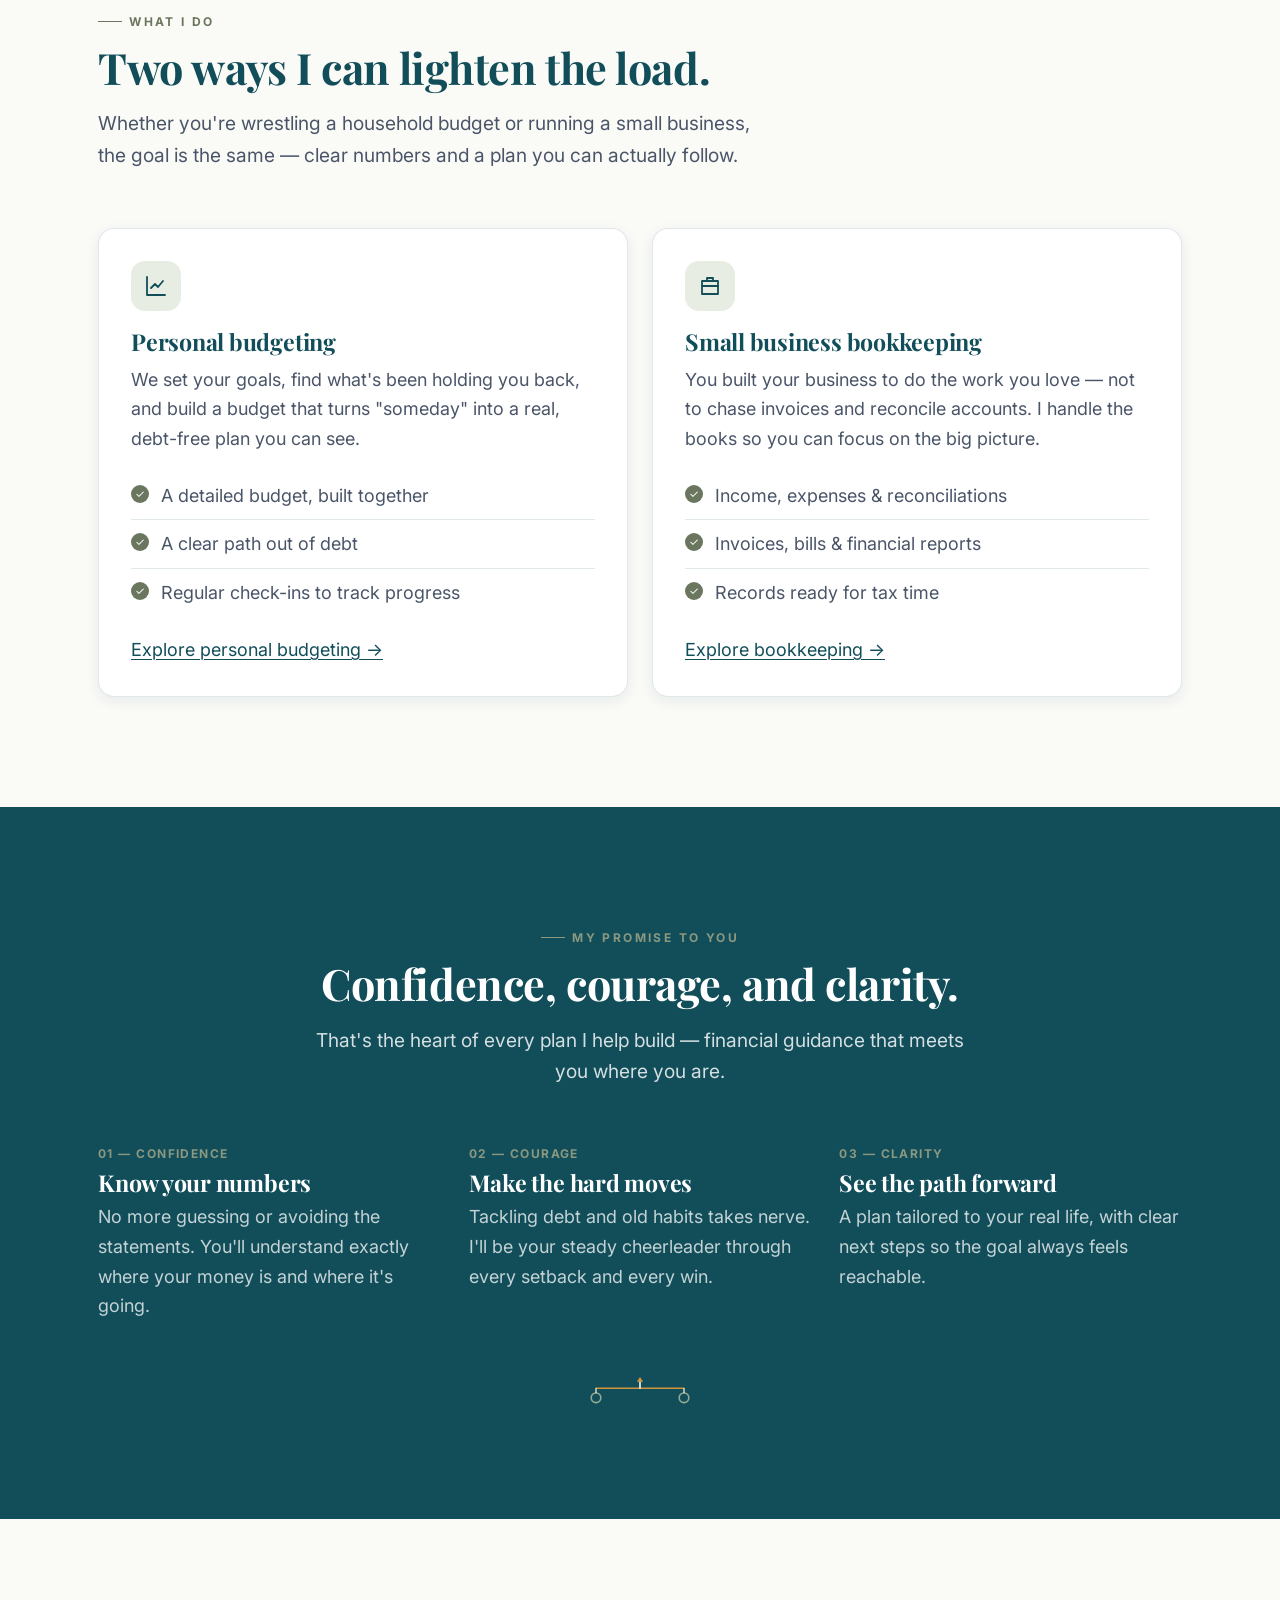
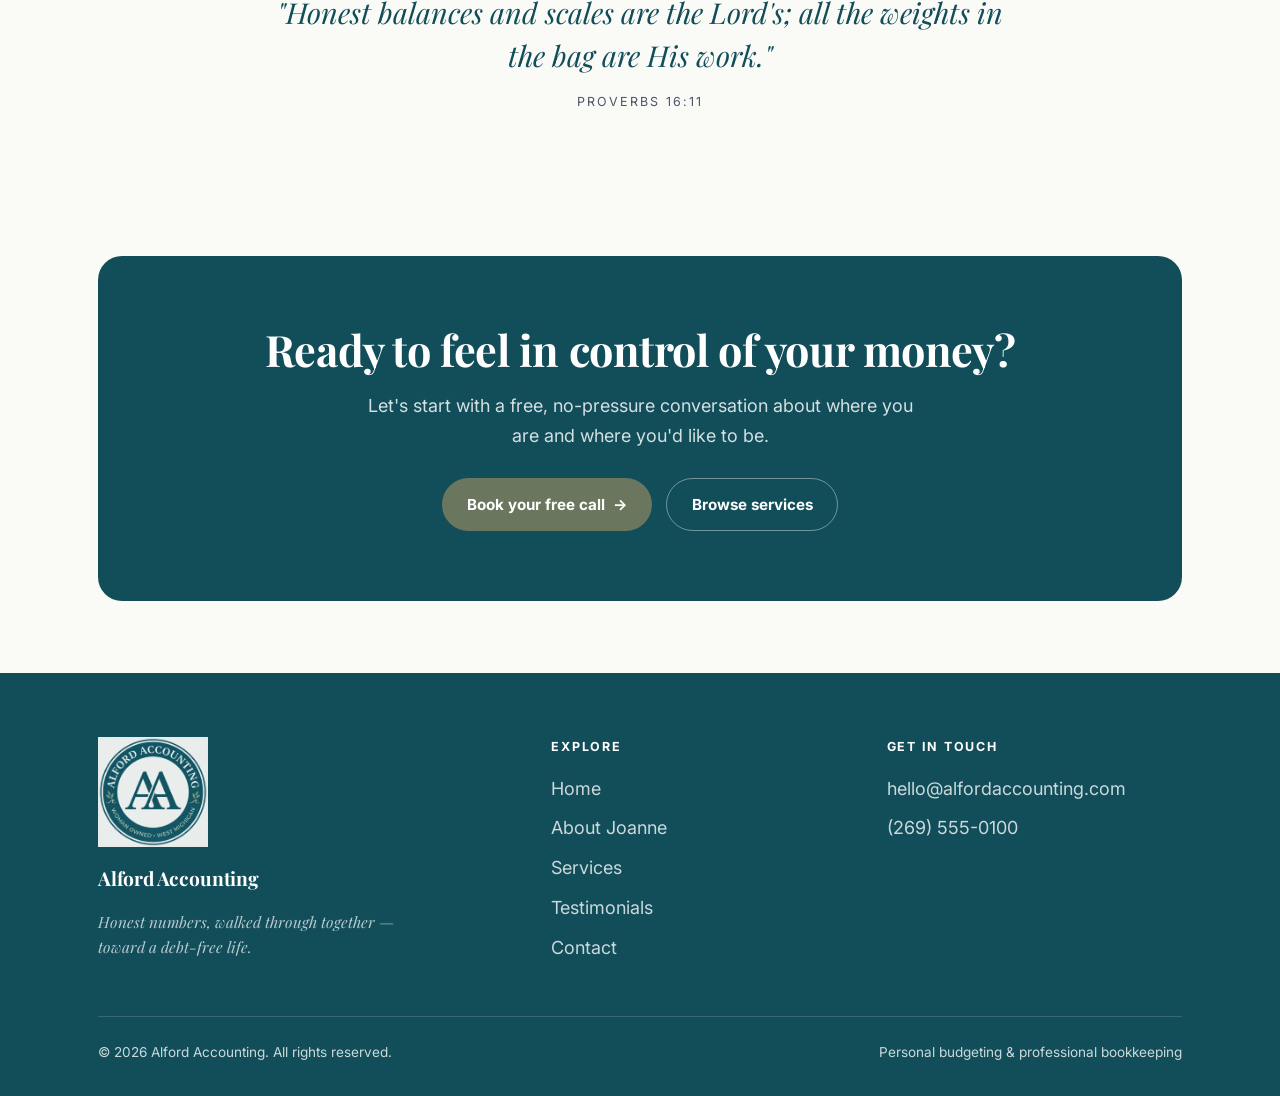
==== commit 4468fd8d: "Remove service area text from footer and contact page" ====
--- a/index.html
+++ b/index.html
@@ -211,7 +211,6 @@
         <ul class="footer-links">
           <li><a href="mailto:hello@alfordaccounting.com">hello@alfordaccounting.com</a></li>
           <li><a href="tel:+12695550100">(269) 555-0100</a></li>
-          <li>Serving West Michigan</li>
         </ul>
       </div>
     </div>
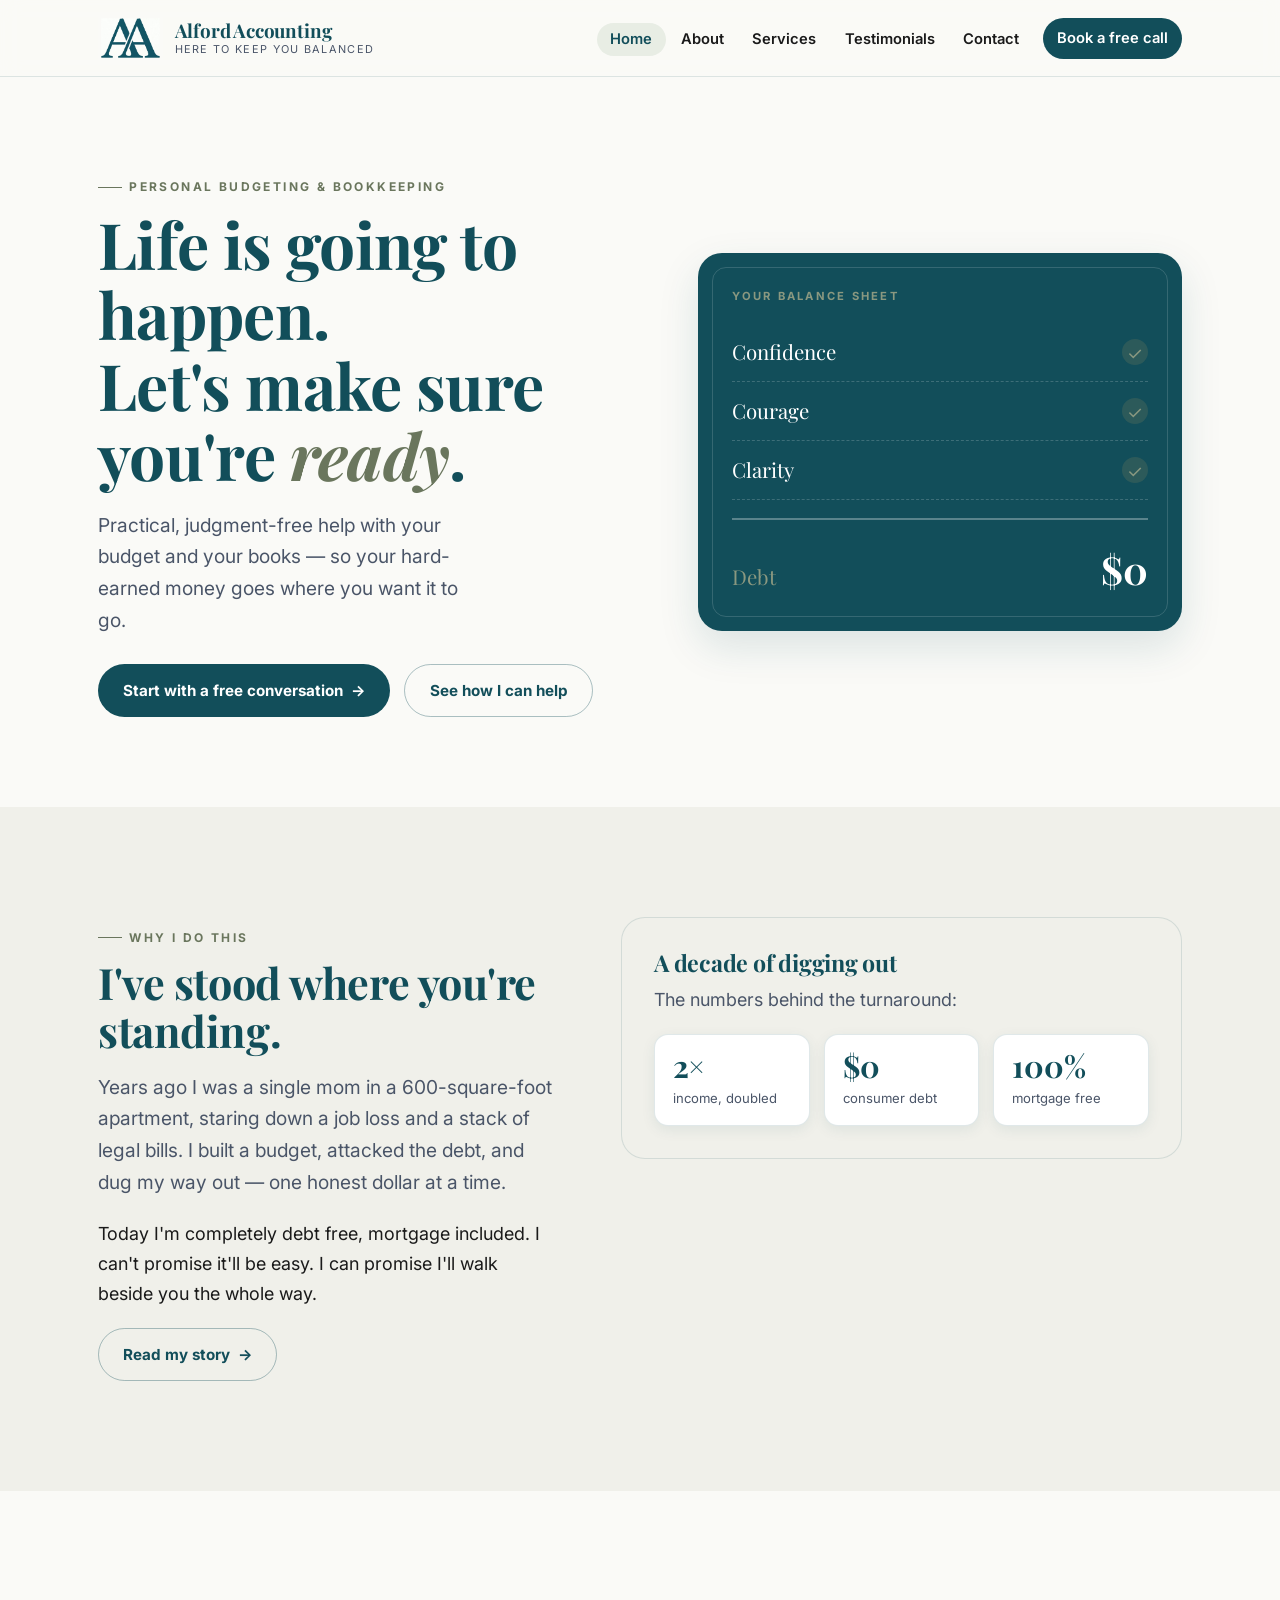
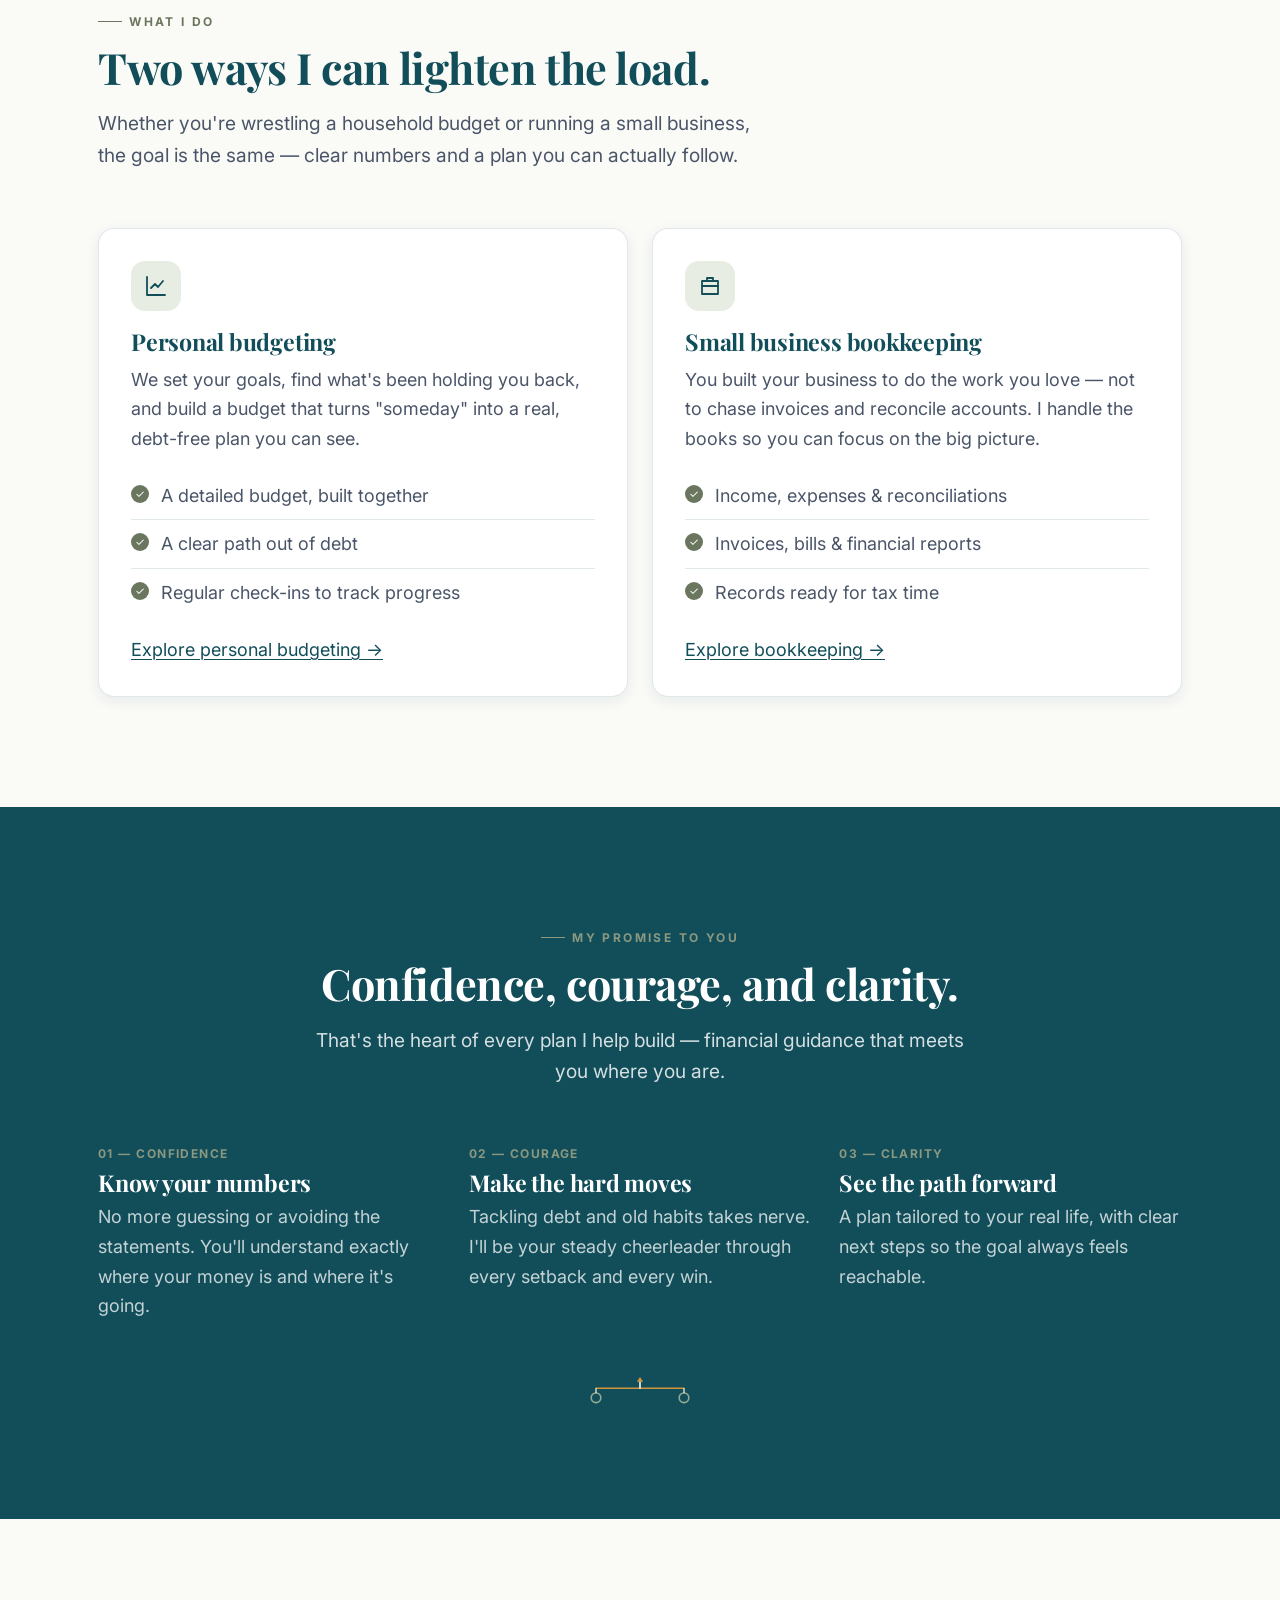
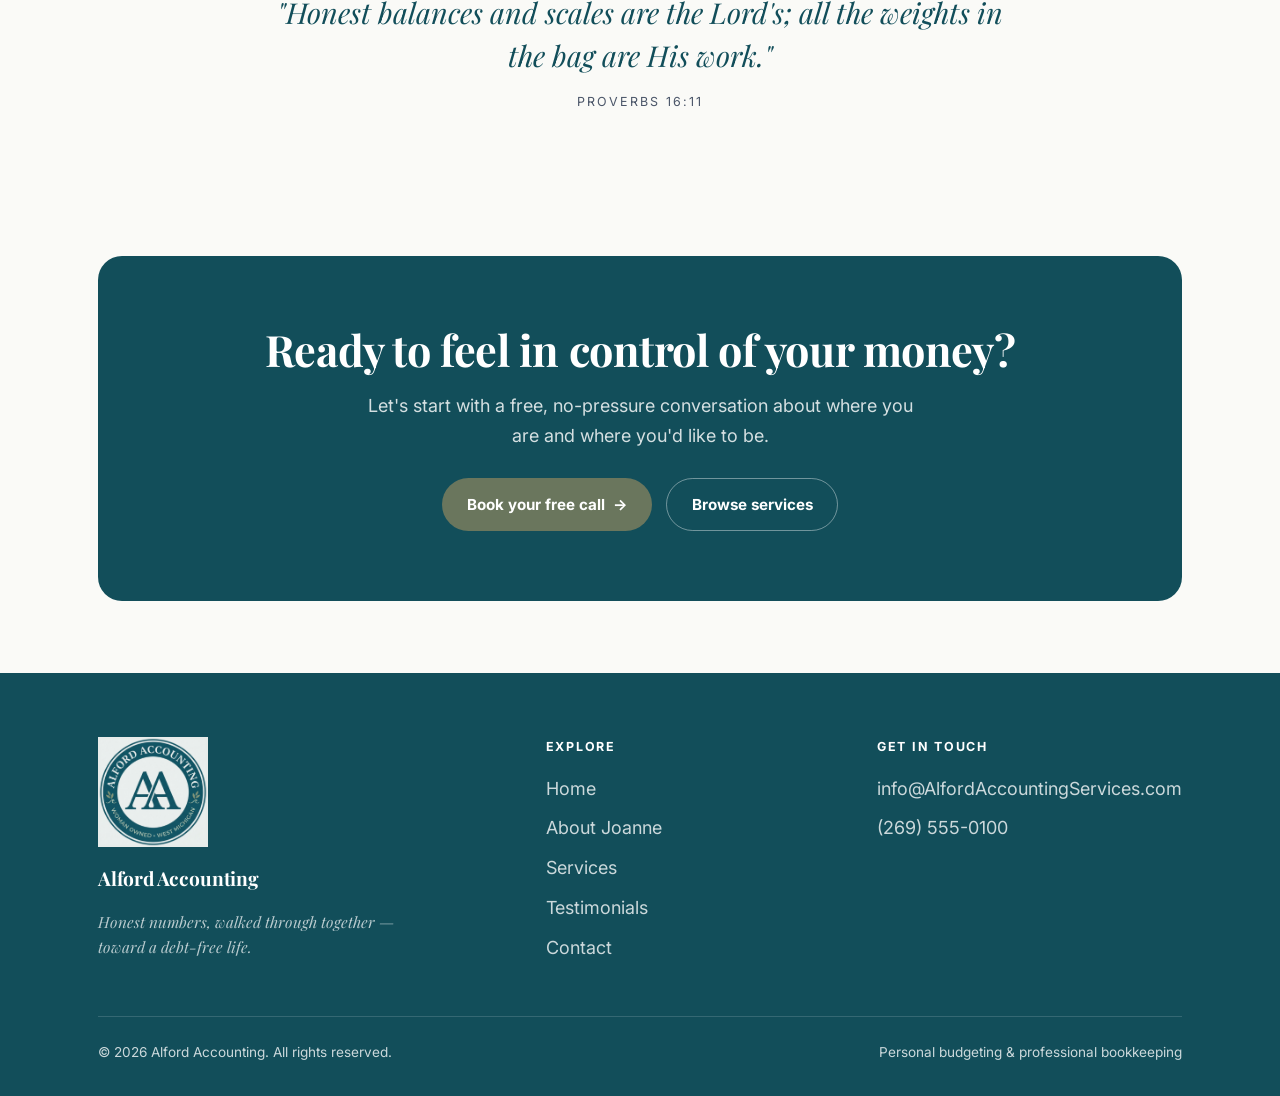
==== commit d19e8a52: "Update email to info@AlfordAccountingServices.com across all pages" ====
--- a/index.html
+++ b/index.html
@@ -209,7 +209,7 @@
       <div>
         <h4>Get in touch</h4>
         <ul class="footer-links">
-          <li><a href="mailto:hello@alfordaccounting.com">hello@alfordaccounting.com</a></li>
+          <li><a href="mailto:info@AlfordAccountingServices.com">info@AlfordAccountingServices.com</a></li>
           <li><a href="tel:+12695550100">(269) 555-0100</a></li>
         </ul>
       </div>
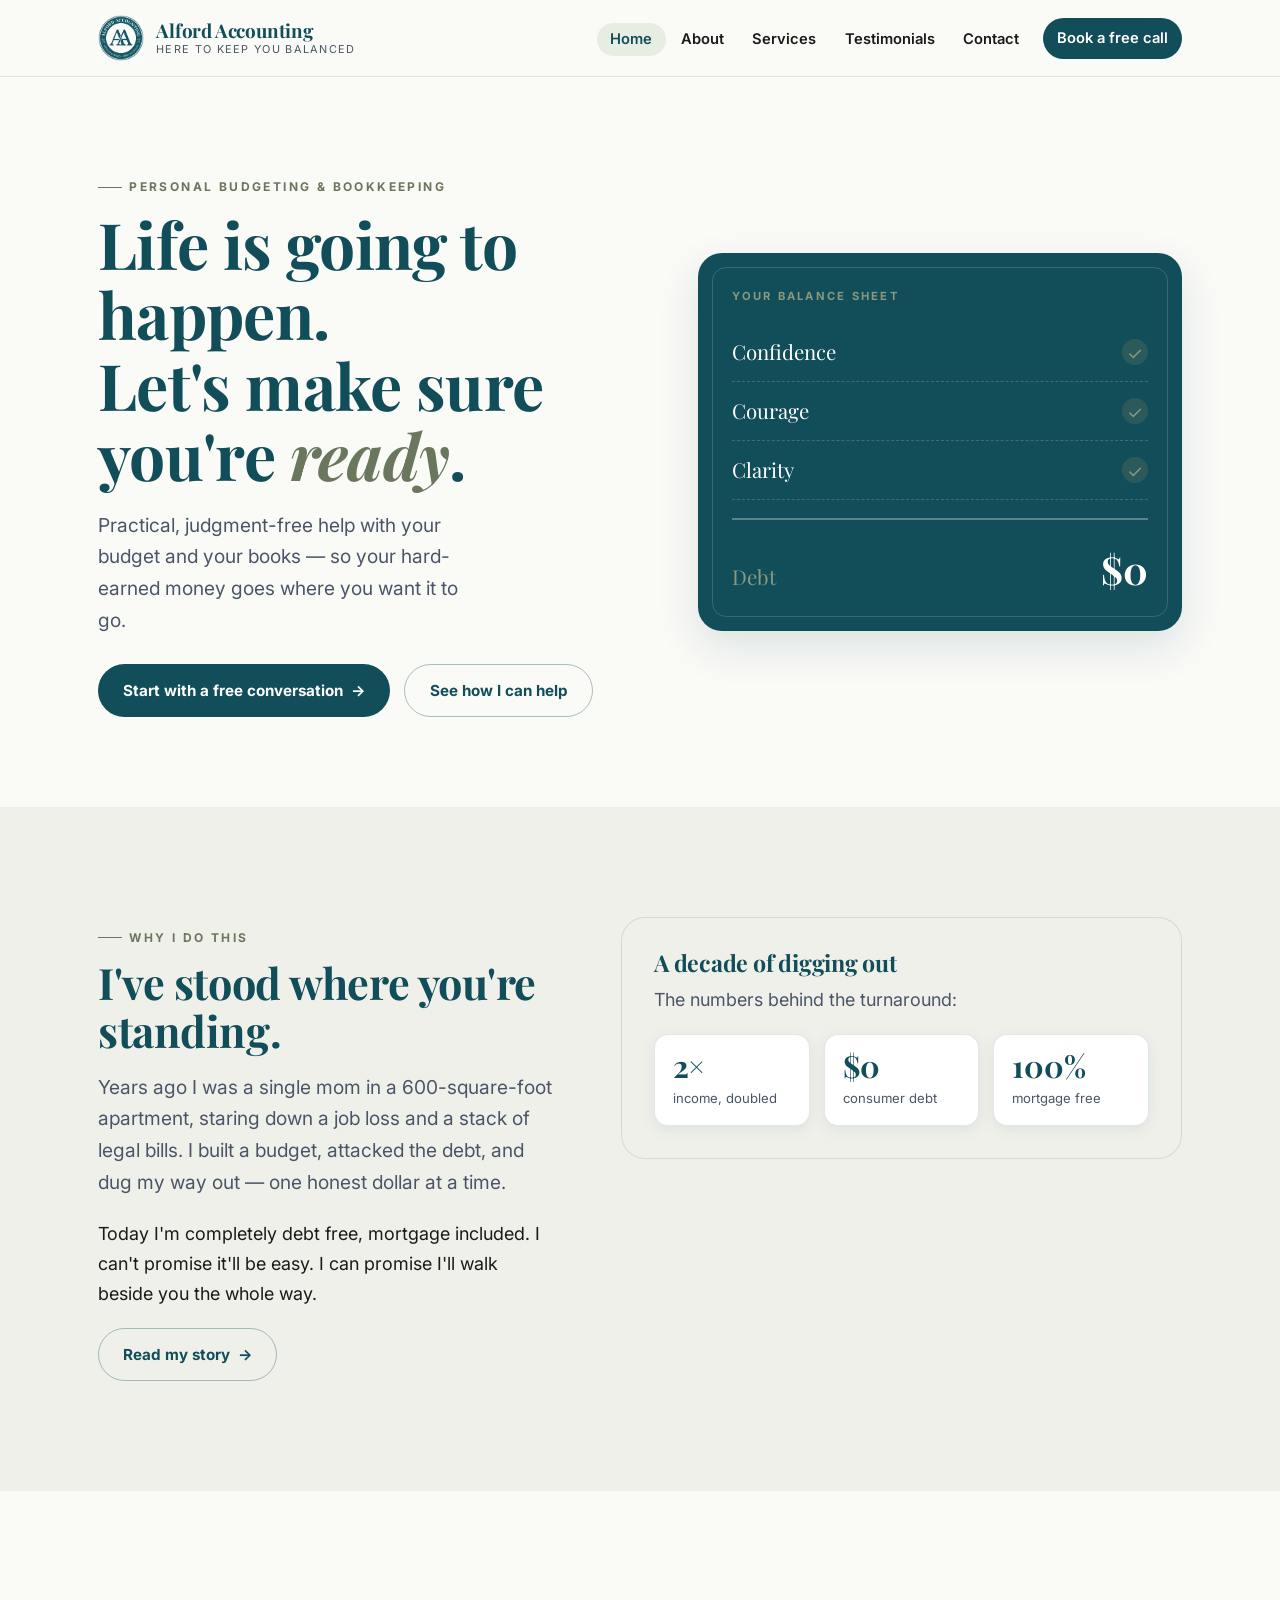
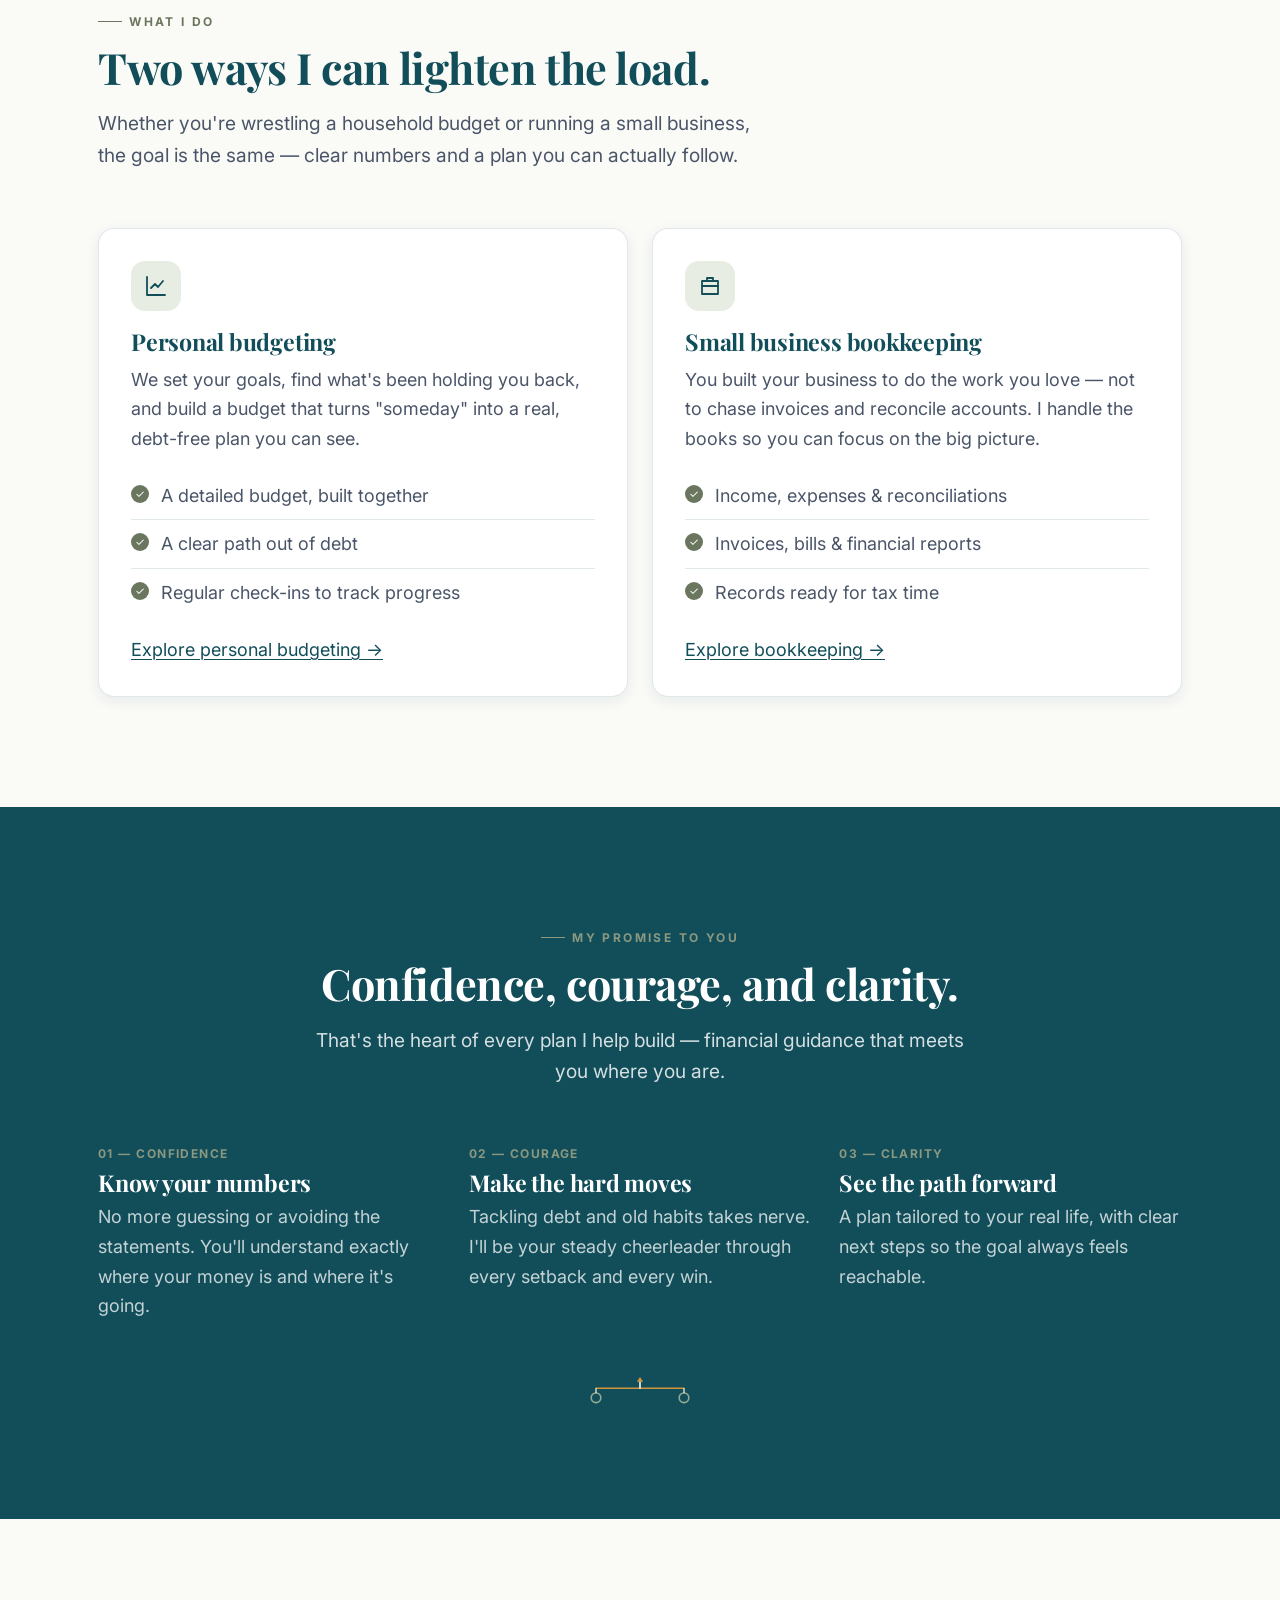
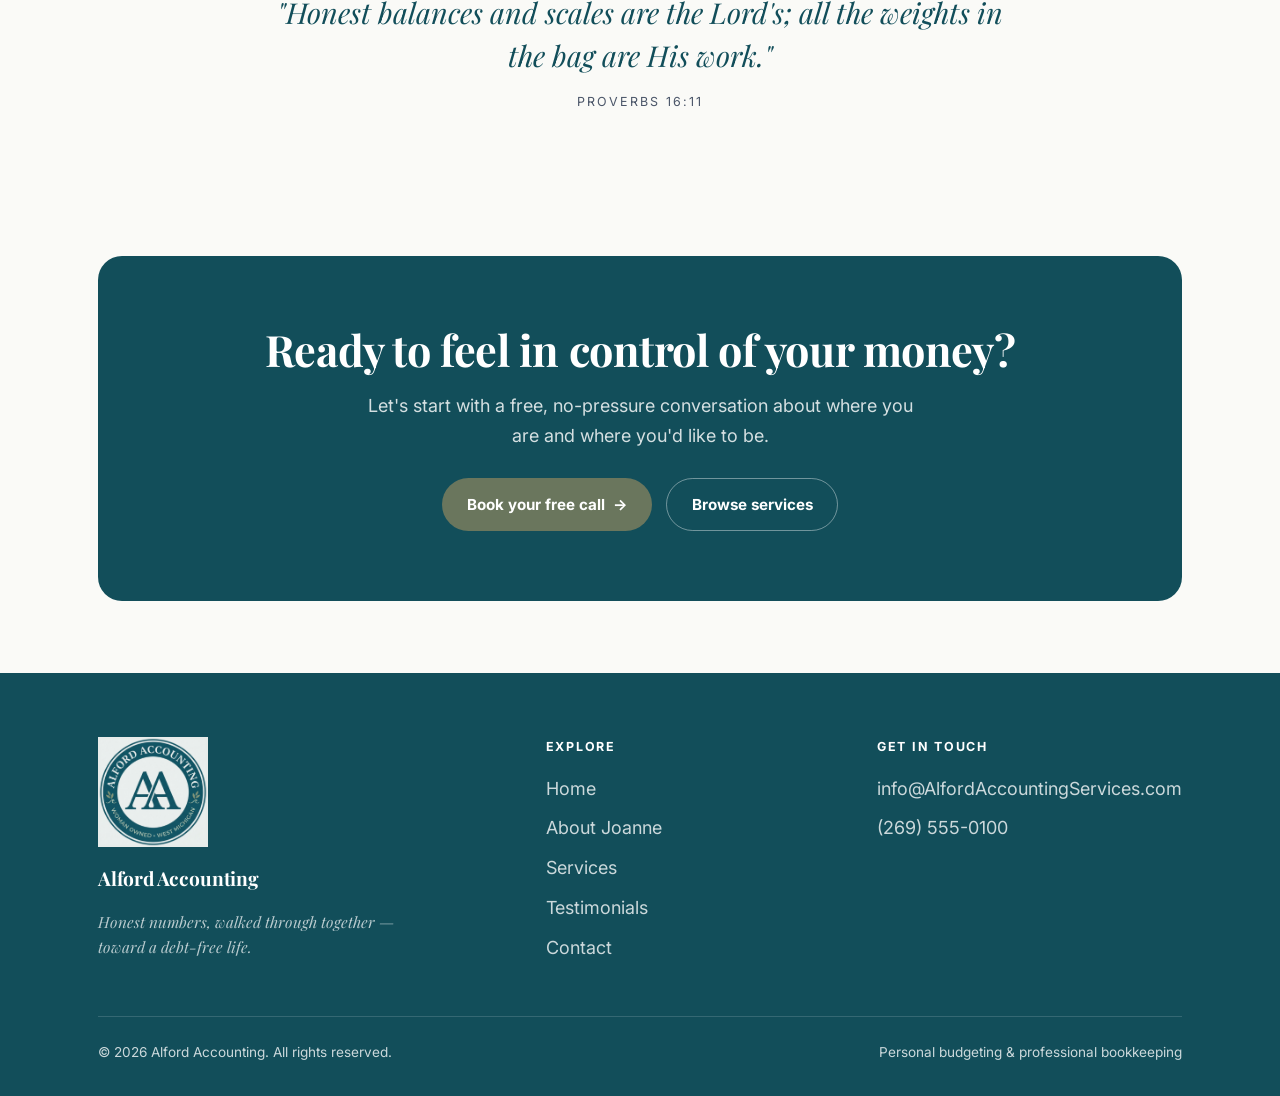
==== commit a93ecfee: "Use logo-seal in header to match footer across all pages" ====
--- a/index.html
+++ b/index.html
@@ -15,7 +15,7 @@
 <header class="site-header">
   <div class="wrap nav">
     <a class="brand" href="index.html" aria-label="Alford Accounting home">
-      <img src="images/logo-mark.png" alt="Alford Accounting" class="brand-logo">
+      <img src="images/logo-seal.png" alt="Alford Accounting" class="brand-logo">
       <span class="brand-text">
         <span class="brand-name">Alford Accounting</span>
         <span class="brand-tag">Here to keep you balanced</span>
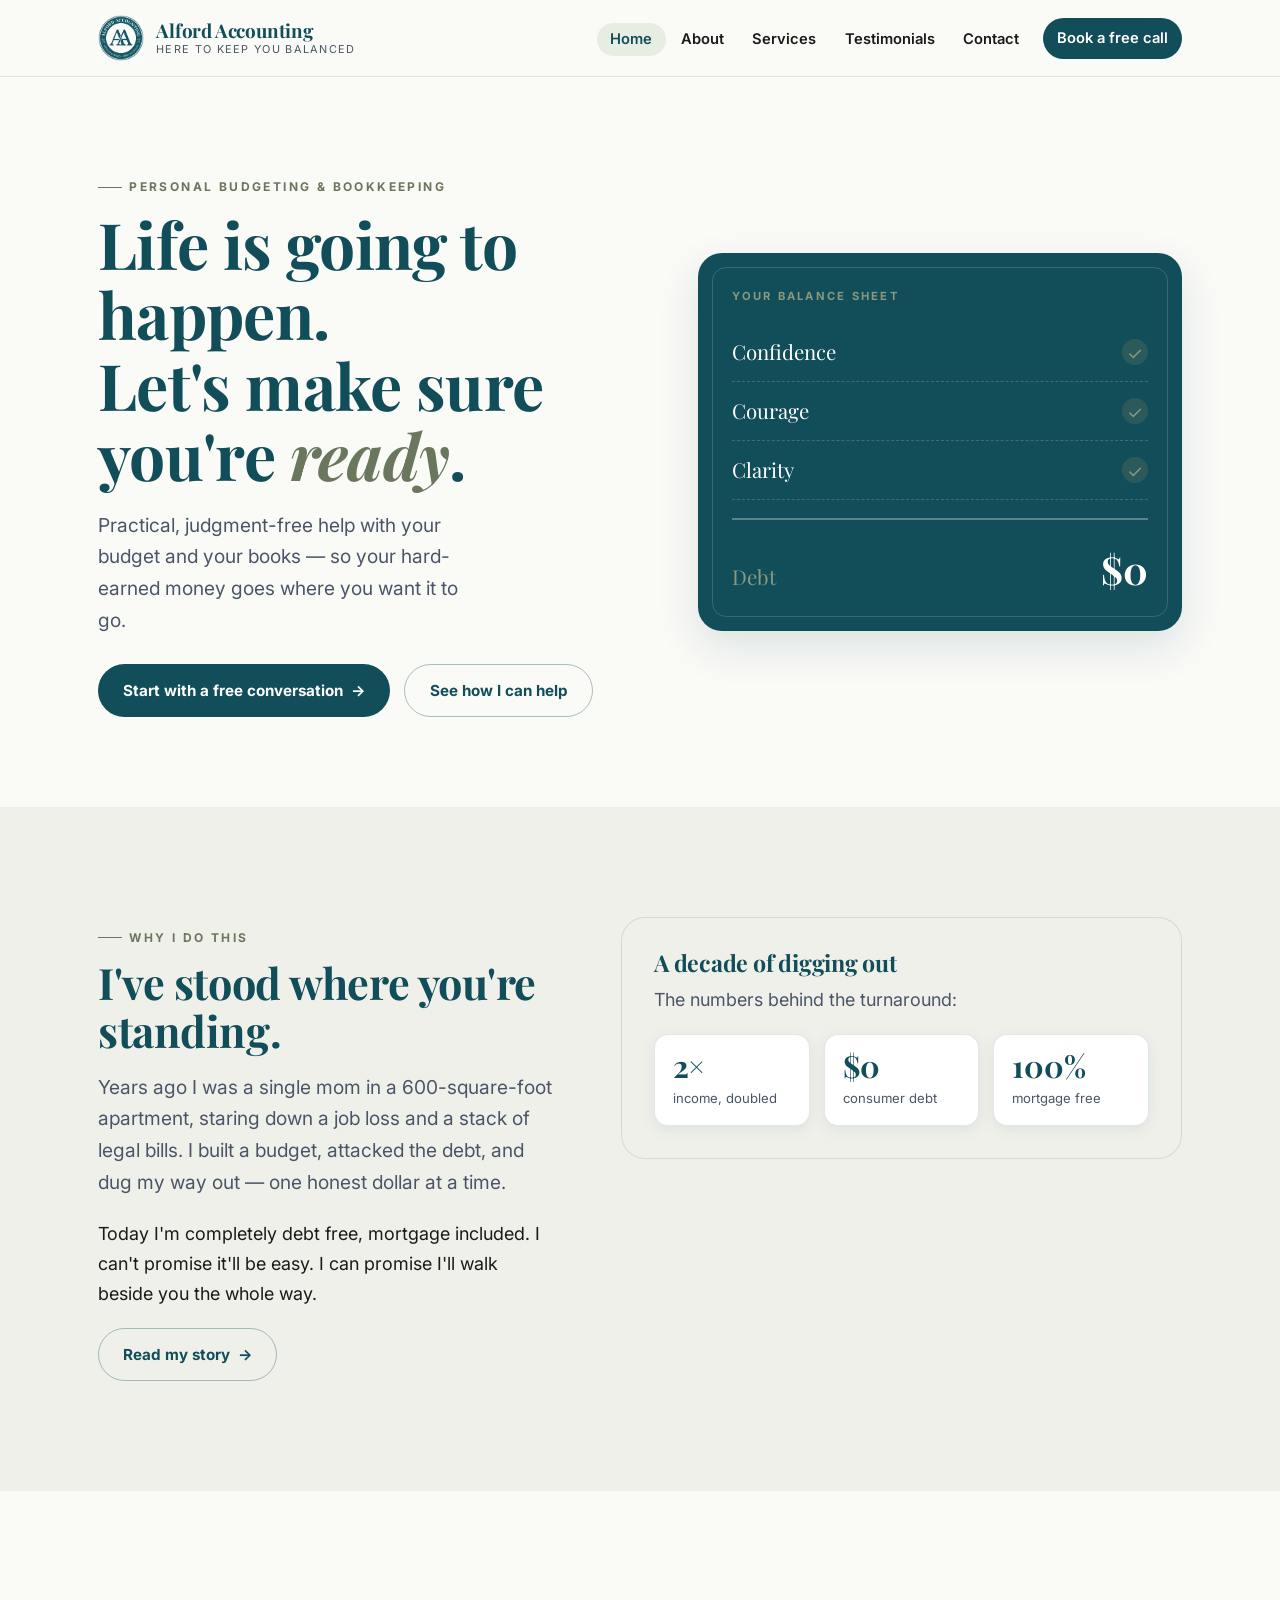
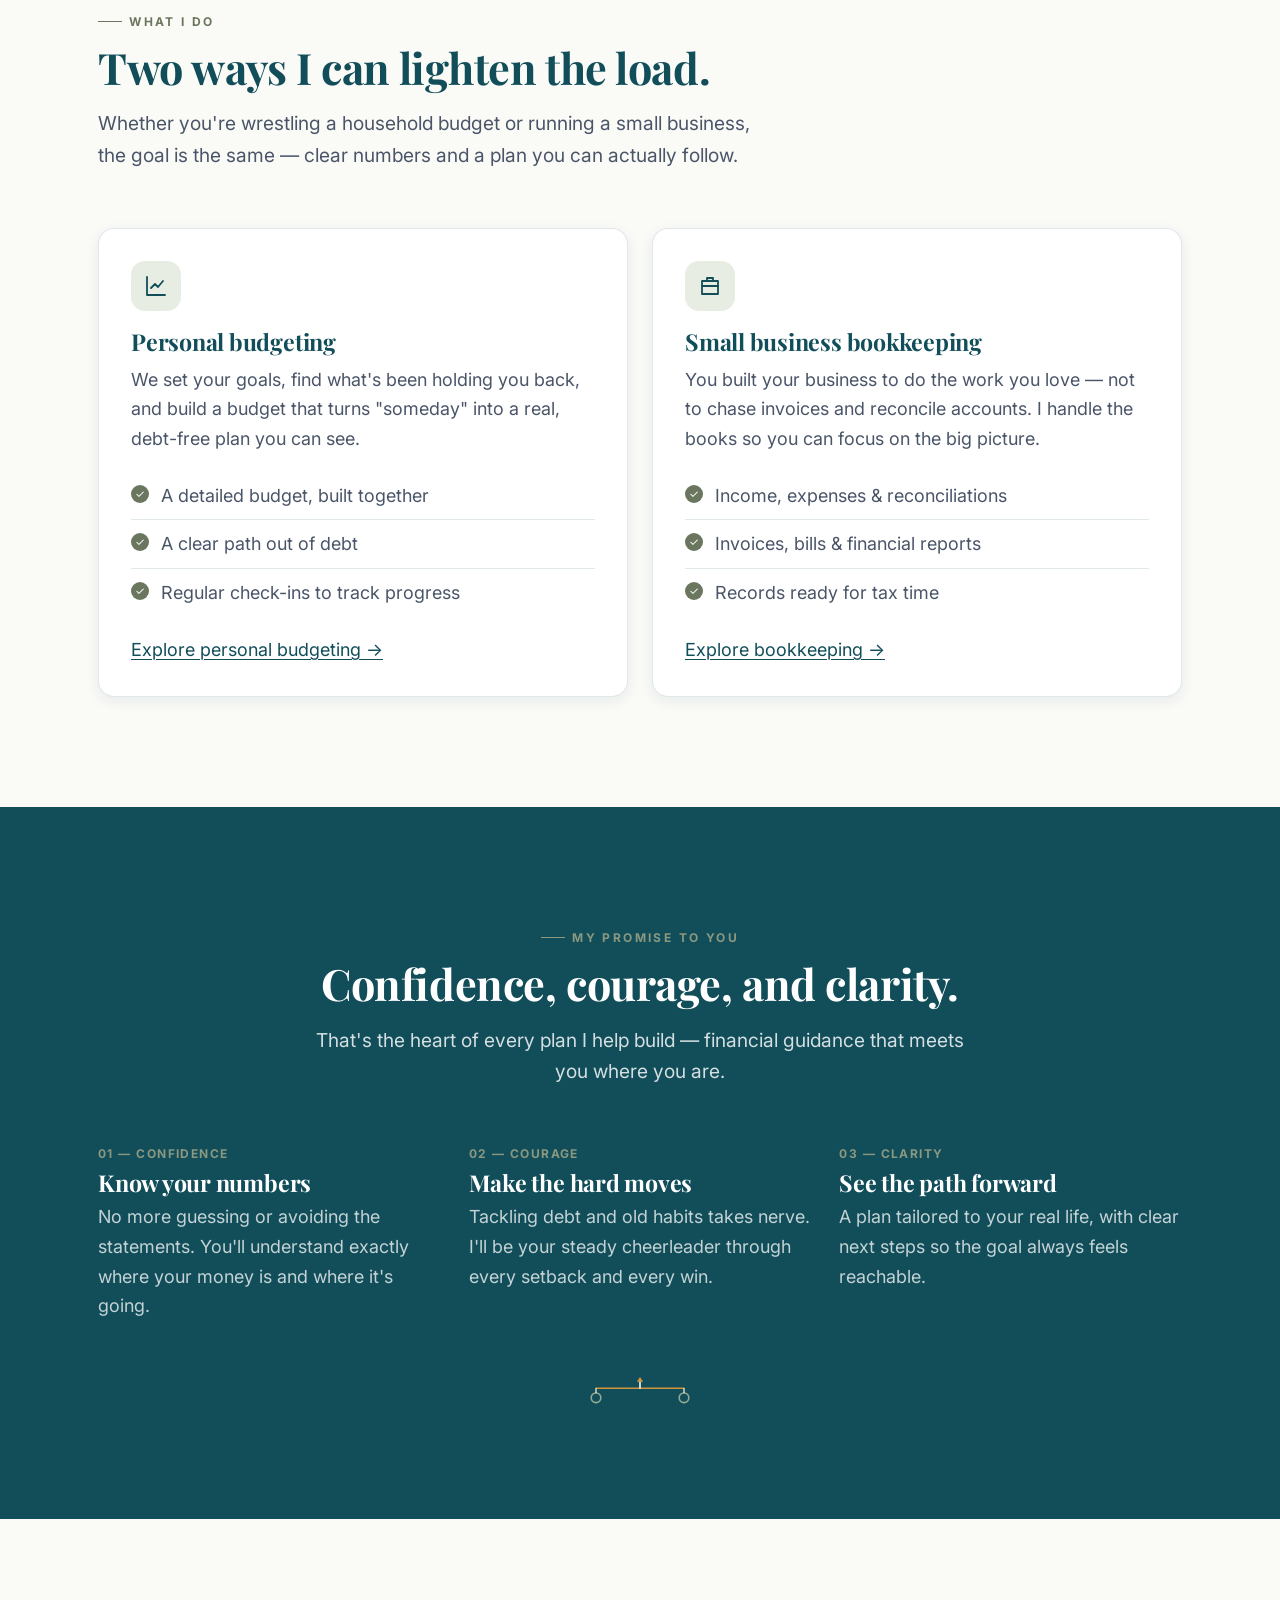
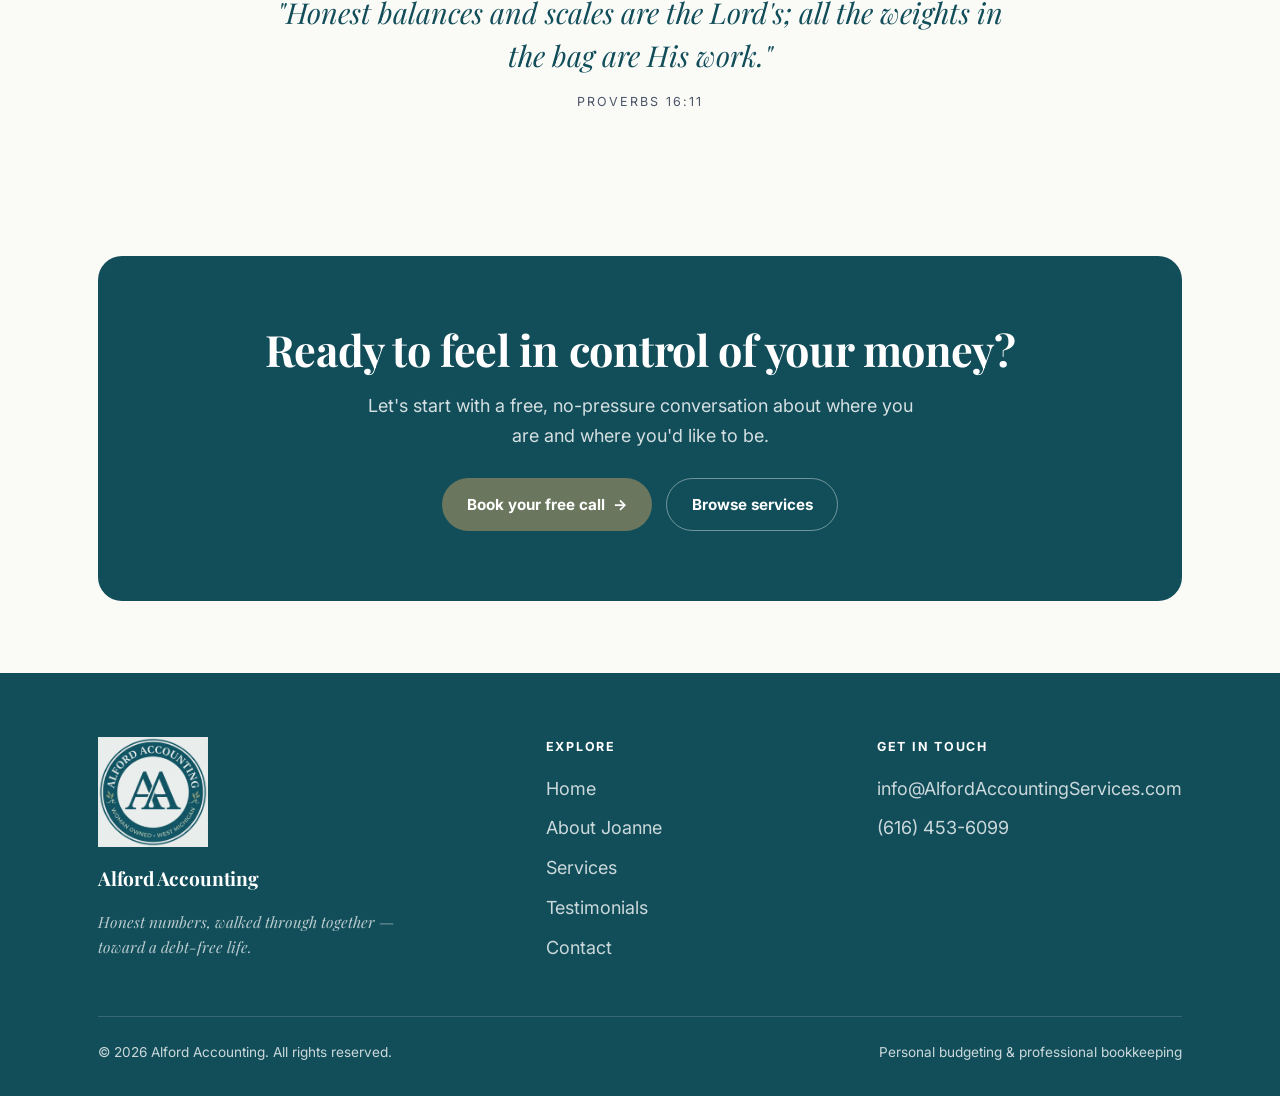
==== commit 185ad1a3: "Update phone number to (616) 453-6099" ====
--- a/index.html
+++ b/index.html
@@ -210,7 +210,7 @@
         <h4>Get in touch</h4>
         <ul class="footer-links">
           <li><a href="mailto:info@AlfordAccountingServices.com">info@AlfordAccountingServices.com</a></li>
-          <li><a href="tel:+12695550100">(269) 555-0100</a></li>
+          <li><a href="tel:+16164536099">(616) 453-6099</a></li>
         </ul>
       </div>
     </div>
